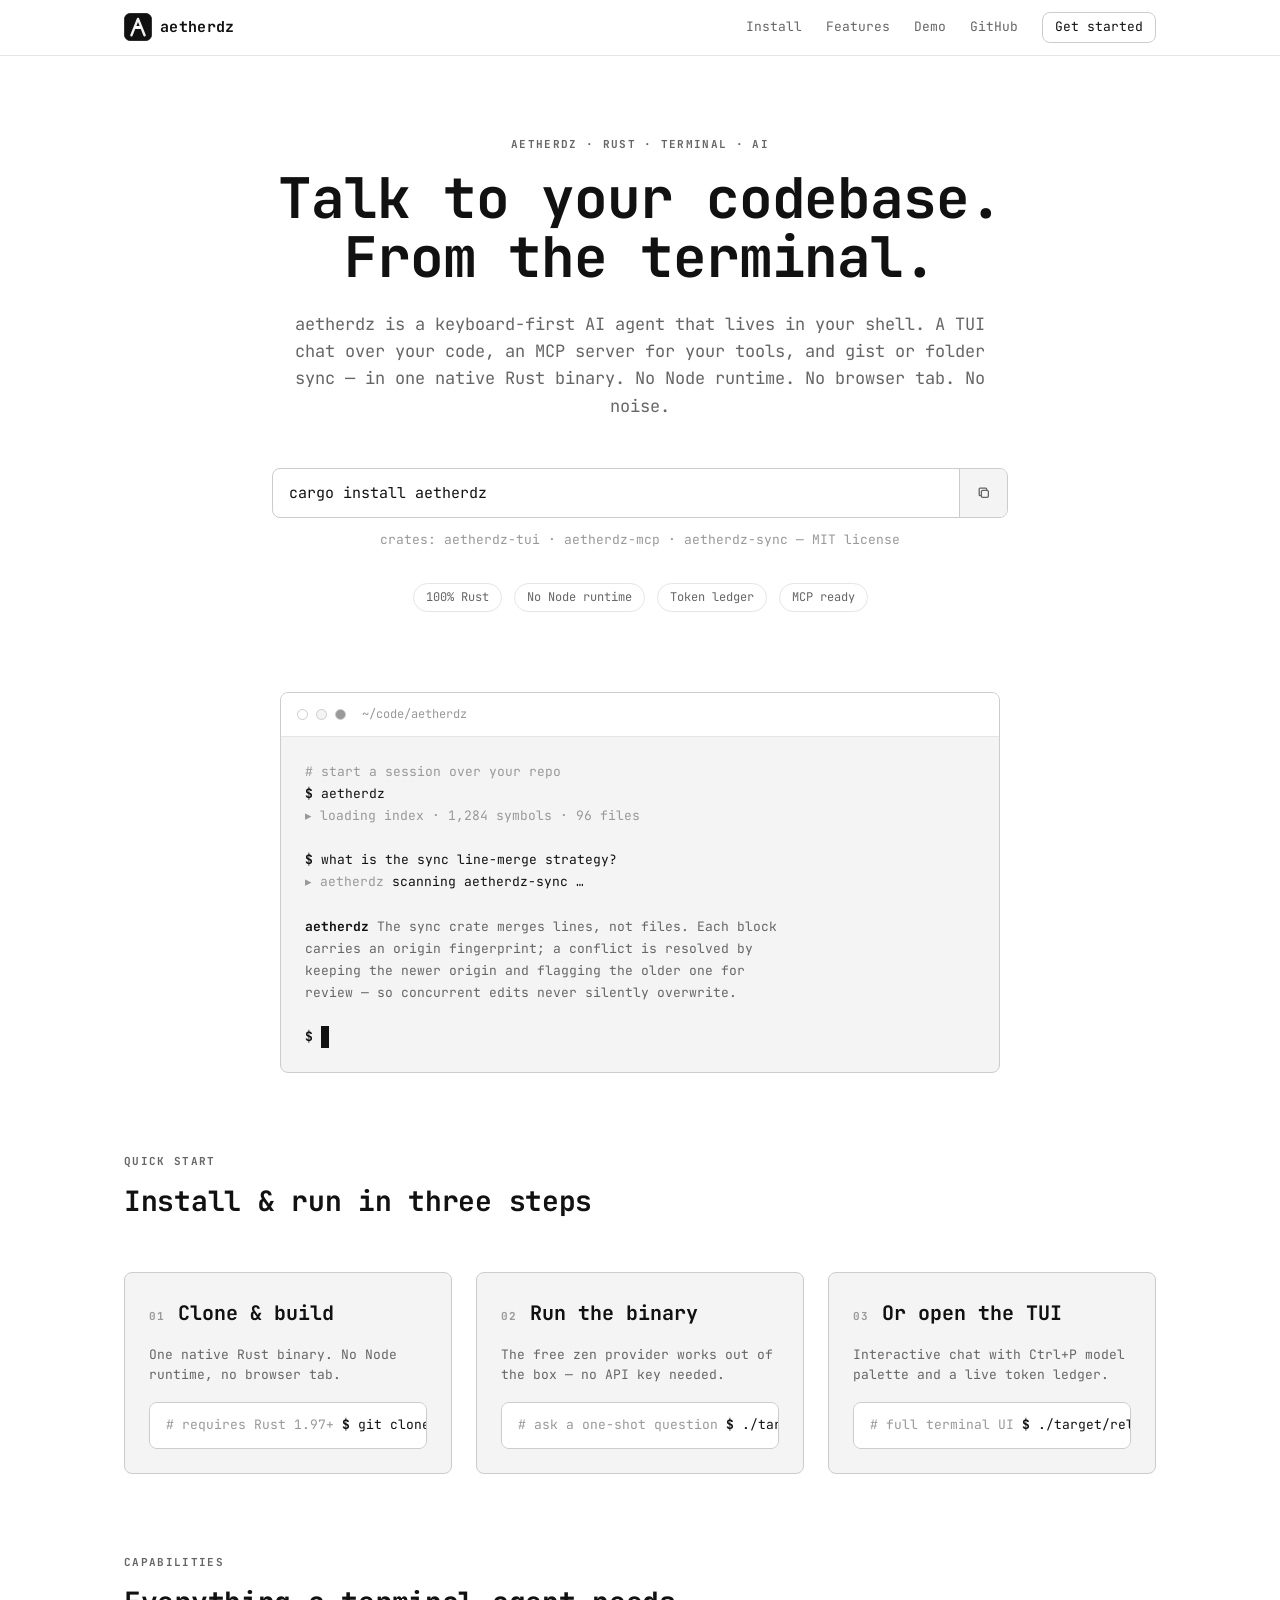
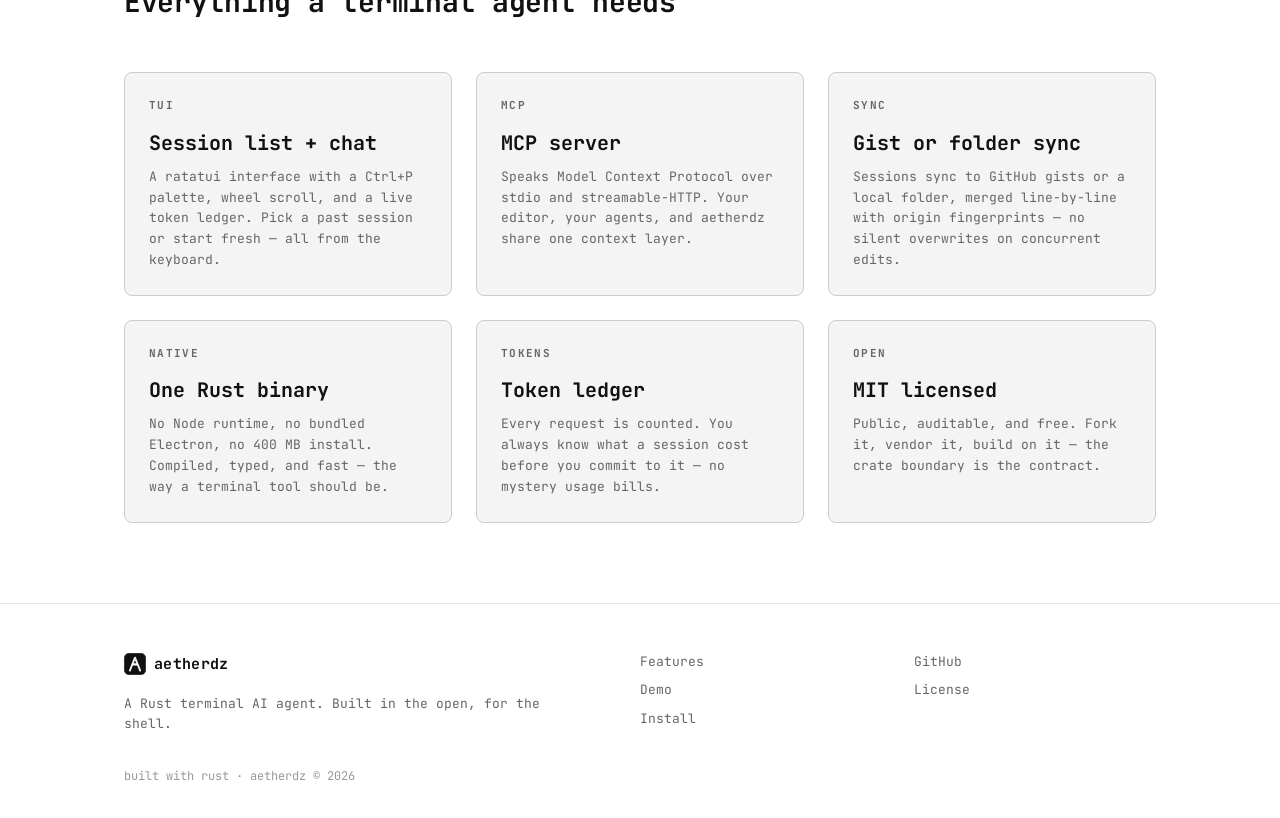
==== site/index.html @ 3b722b53 "site: black & white light theme + quickstart section; readme: full rewrite (ascii banner, comparison" ====
<!DOCTYPE html>
<html lang="en">
<head>
<meta charset="UTF-8">
<meta name="viewport" content="width=device-width, initial-scale=1.0">
<title>aetherdz — Rust terminal AI agent</title>
<meta name="description" content="aetherdz is a Rust terminal AI agent: a TUI chat over your codebase with an MCP server and gist/folder sync. Keyboard-first, token-ledgered, zero Node runtime.">
<link rel="icon" type="image/svg+xml" href="/logo.svg">
<link rel="preload" href="/fonts/jetbrains-mono-400.woff2" as="font" type="font/woff2" crossorigin>
<link rel="preload" href="/fonts/jetbrains-mono-700.woff2" as="font" type="font/woff2" crossorigin>
<link rel="stylesheet" href="/style.css">
</head>
<body>
<a class="skip-link" href="#main">Skip to content</a>

<header class="nav" id="top">
  <nav aria-label="Primary">
    <a class="brand" href="#top" aria-label="aetherdz home">
      <svg class="brand-mark" viewBox="0 0 64 64" width="28" height="28" aria-hidden="true">
        <rect x="0.75" y="0.75" width="62.5" height="62.5" rx="14" fill="#111111" stroke="#111111" stroke-width="1.5"/>
        <path d="M 17 51 L 32 13.5 L 47 51" fill="none" stroke="#F2F1F0" stroke-width="5.5" stroke-linecap="round" stroke-linejoin="round"/>
        <rect x="24" y="29.5" width="16" height="7" rx="3.5" fill="#FFFFFF"/>
      </svg>
      <span class="brand-name">aether<span class="brand-accent">dz</span></span>
    </a>
    <div class="nav-links">
      <a href="#quickstart">Install</a>
      <a href="#features">Features</a>
      <a href="#terminal">Demo</a>
      <a href="https://github.com/Aetherdz/aetherdz" rel="noopener">GitHub</a>
      <a class="nav-cta" href="#install">Get started</a>
    </div>
  </nav>
</header>

<main id="main">

  <section class="hero" aria-labelledby="hero-title">
    <p class="overline">aetherdz · rust · terminal · ai</p>
    <h1 id="hero-title">Talk to your codebase.<br>From the terminal.</h1>
    <p class="lead">aetherdz is a keyboard-first AI agent that lives in your shell. A TUI chat over your code, an MCP server for your tools, and gist or folder sync — in one native Rust binary. No Node runtime. No browser tab. No noise.</p>
    <div class="install" id="install">
      <div class="install-row">
        <code class="install-code" id="install-code">cargo install aetherdz</code>
        <button class="copy-btn" id="copy-btn" type="button" aria-label="Copy install command">
          <svg class="icon icon-copy" viewBox="0 0 16 16" width="14" height="14" aria-hidden="true"><rect x="5" y="5" width="8" height="8" rx="1.5" fill="none" stroke="currentColor" stroke-width="1.5"/><path d="M11 5V3.5a1 1 0 0 0-1-1H3.5a1 1 0 0 0-1 1V10a1 1 0 0 0 1 1H5" fill="none" stroke="currentColor" stroke-width="1.5"/></svg>
          <svg class="icon icon-check" viewBox="0 0 16 16" width="14" height="14" aria-hidden="true"><path d="M3 8.5 6.5 12 13 4.5" fill="none" stroke="currentColor" stroke-width="2" stroke-linecap="round" stroke-linejoin="round"/></svg>
        </button>
      </div>
      <p class="install-meta" aria-live="polite">crates: aetherdz-tui · aetherdz-mcp · aetherdz-sync — MIT license</p>
    </div>
    <ul class="badges" aria-label="Highlights">
      <li>100% Rust</li>
      <li>No Node runtime</li>
      <li>Token ledger</li>
      <li>MCP ready</li>
    </ul>
  </section>

  <section class="terminal-wrap" id="terminal" aria-labelledby="terminal-title">
    <h2 id="terminal-title" class="sr-only">Terminal demo</h2>
    <figure class="terminal">
      <div class="terminal-bar">
        <span class="dot dot-red" aria-hidden="true"></span>
        <span class="dot dot-yellow" aria-hidden="true"></span>
        <span class="dot dot-green" aria-hidden="true"></span>
        <span class="terminal-path">~/code/aetherdz</span>
      </div>
      <pre class="terminal-body" tabindex="0"><span class="t-dim"># start a session over your repo</span>
<span class="t-prompt">$</span> aetherdz
<span class="t-dim">▸ loading index · 1,284 symbols · 96 files</span>

<span class="t-prompt">$</span> what is the sync line-merge strategy?
<span class="t-dim">▸ aetherdz</span> scanning aetherdz-sync …

<span class="t-sys">aetherdz</span> <span class="t-plain">The sync crate merges lines, not files. Each block
carries an origin fingerprint; a conflict is resolved by
keeping the newer origin and flagging the older one for
review — so concurrent edits never silently overwrite.</span>

<span class="t-prompt">$</span> <span class="t-cursor">▊</span></pre>
    </figure>
  </section>

  <section class="quickstart" id="quickstart" aria-labelledby="quickstart-title">
    <p class="overline">quick start</p>
    <h2 class="section-title" id="quickstart-title">Install &amp; run in three steps</h2>
    <div class="steps">
      <article class="step">
        <div class="step-head">
          <span class="step-num">01</span>
          <h3 class="step-title">Clone &amp; build</h3>
        </div>
        <p>One native Rust binary. No Node runtime, no browser tab.</p>
        <code class="step-code"><span class="c-comment"># requires Rust 1.97+</span>
<span class="c-cmd">$</span> git clone https://github.com/Aetherdz/aetherdz
<span class="c-cmd">$</span> cd aetherdz &amp;&amp; cargo build --release</code>
      </article>
      <article class="step">
        <div class="step-head">
          <span class="step-num">02</span>
          <h3 class="step-title">Run the binary</h3>
        </div>
        <p>The free zen provider works out of the box — no API key needed.</p>
        <code class="step-code"><span class="c-comment"># ask a one-shot question</span>
<span class="c-cmd">$</span> ./target/release/aether ask "explain this repo"</code>
      </article>
      <article class="step">
        <div class="step-head">
          <span class="step-num">03</span>
          <h3 class="step-title">Or open the TUI</h3>
        </div>
        <p>Interactive chat with Ctrl+P model palette and a live token ledger.</p>
        <code class="step-code"><span class="c-comment"># full terminal UI</span>
<span class="c-cmd">$</span> ./target/release/aether tui</code>
      </article>
    </div>
  </section>

  <section class="features" id="features" aria-labelledby="features-title">
    <p class="overline">capabilities</p>
    <h2 class="section-title" id="features-title">Everything a terminal agent needs</h2>
    <div class="feature-grid">
      <article class="feature-card">
        <p class="feature-label">tui</p>
        <h3>Session list + chat</h3>
        <p>A ratatui interface with a Ctrl+P palette, wheel scroll, and a live token ledger. Pick a past session or start fresh — all from the keyboard.</p>
      </article>
      <article class="feature-card">
        <p class="feature-label">mcp</p>
        <h3>MCP server</h3>
        <p>Speaks Model Context Protocol over stdio and streamable-HTTP. Your editor, your agents, and aetherdz share one context layer.</p>
      </article>
      <article class="feature-card">
        <p class="feature-label">sync</p>
        <h3>Gist or folder sync</h3>
        <p>Sessions sync to GitHub gists or a local folder, merged line-by-line with origin fingerprints — no silent overwrites on concurrent edits.</p>
      </article>
      <article class="feature-card">
        <p class="feature-label">native</p>
        <h3>One Rust binary</h3>
        <p>No Node runtime, no bundled Electron, no 400 MB install. Compiled, typed, and fast — the way a terminal tool should be.</p>
      </article>
      <article class="feature-card">
        <p class="feature-label">tokens</p>
        <h3>Token ledger</h3>
        <p>Every request is counted. You always know what a session cost before you commit to it — no mystery usage bills.</p>
      </article>
      <article class="feature-card">
        <p class="feature-label">open</p>
        <h3>MIT licensed</h3>
        <p>Public, auditable, and free. Fork it, vendor it, build on it — the crate boundary is the contract.</p>
      </article>
    </div>
  </section>

</main>

<footer class="footer">
  <div class="footer-grid">
    <div class="footer-brand">
      <a class="brand" href="#top" aria-label="aetherdz home">
        <svg class="brand-mark" viewBox="0 0 64 64" width="22" height="22" aria-hidden="true">
          <rect x="0.75" y="0.75" width="62.5" height="62.5" rx="14" fill="#111111" stroke="#111111" stroke-width="1.5"/>
          <path d="M 17 51 L 32 13.5 L 47 51" fill="none" stroke="#F2F1F0" stroke-width="5.5" stroke-linecap="round" stroke-linejoin="round"/>
          <rect x="24" y="29.5" width="16" height="7" rx="3.5" fill="#FFFFFF"/>
        </svg>
        <span class="brand-name">aether<span class="brand-accent">dz</span></span>
      </a>
      <p class="footer-tagline">A Rust terminal AI agent. Built in the open, for the shell.</p>
    </div>
    <nav class="footer-links" aria-label="Footer">
      <a href="#features">Features</a>
      <a href="#terminal">Demo</a>
      <a href="#install">Install</a>
    </nav>
    <div class="footer-links" aria-label="External">
      <a href="https://github.com/Aetherdz/aetherdz" rel="noopener">GitHub</a>
      <a href="https://github.com/Aetherdz/aetherdz/blob/main/LICENSE" rel="noopener">License</a>
    </div>
  </div>
  <p class="footer-status">built with rust · aetherdz © 2026</p>
</footer>

<script>
(function () {
  var btn = document.getElementById('copy-btn');
  var code = document.getElementById('install-code');
  var text = 'cargo install aetherdz';
  var row = btn.closest('.install-row');
  btn.addEventListener('click', function () {
    function done() {
      row.classList.add('copied');
      btn.setAttribute('aria-label', 'Copied');
      setTimeout(function () {
        row.classList.remove('copied');
        btn.setAttribute('aria-label', 'Copy install command');
      }, 1200);
    }
    if (navigator.clipboard && navigator.clipboard.writeText) {
      navigator.clipboard.writeText(text).then(done).catch(function () { fallback(); });
    } else { fallback(); }
    function fallback() {
      var ta = document.createElement('textarea');
      ta.value = text;
      ta.setAttribute('readonly', '');
      ta.style.position = 'absolute';
      ta.style.left = '-9999px';
      document.body.appendChild(ta);
      ta.select();
      try { document.execCommand('copy'); done(); } catch (e) {}
      document.body.removeChild(ta);
    }
  });
})();
</script>
</body>
</html>
---- style.css ----
/* ============================================================
   aetherdz — design tokens (DESIGN.md §2–§4)
   Light black & white mono aesthetic · jcode.sh discipline
   ============================================================ */

:root {
  /* Surface — light, borders-only depth */
  --surface-primary: #FFFFFF;
  --surface-secondary: #F4F4F4;
  --surface-elevated: #FFFFFF;
  /* Text */
  --text-primary: #111111;
  --text-secondary: #666666;
  --text-tertiary: #999999;
  /* Border */
  --border-default: #CCCCCC;
  --border-subtle: #E5E5E5;
  /* Accent — black & white: accent is ink, not color */
  --accent-primary: #111111;
  --accent-hover: #000000;
  /* Status — monochrome grays */
  --status-success: #111111;
  --status-error: #666666;
  /* Spacing */
  --space-1: 4px;
  --space-2: 8px;
  --space-3: 12px;
  --space-4: 16px;
  --space-6: 24px;
  --space-8: 32px;
  --space-10: 40px;
  --space-12: 48px;
  --space-16: 64px;
  --space-20: 80px;
  /* Type scale */
  --text-display: clamp(2.25rem, 6vw, 3.5rem);
  --text-h1: 1.75rem;
  --text-h2: 1.25rem;
  --text-body-lg: 1.0625rem;
  --text-body: 0.9375rem;
  --text-body-sm: 0.8125rem;
  --text-caption: 0.75rem;
  --text-overline: 0.6875rem;
  /* Motion */
  --ease-out: cubic-bezier(0.16, 1, 0.3, 1);
  /* Layout */
  --content-width: 1080px;
  --radius: 8px;
  --font-mono: "JetBrains Mono", ui-monospace, SFMono-Regular, Menlo, Consolas, monospace;
}

@font-face {
  font-family: "JetBrains Mono";
  src: url("/fonts/jetbrains-mono-400.woff2") format("woff2");
  font-weight: 400;
  font-style: normal;
  font-display: swap;
}
@font-face {
  font-family: "JetBrains Mono";
  src: url("/fonts/jetbrains-mono-700.woff2") format("woff2");
  font-weight: 700;
  font-style: normal;
  font-display: swap;
}

/* ============================================================
   Base
   ============================================================ */

* { box-sizing: border-box; }

html { scroll-behavior: smooth; }

body {
  margin: 0;
  background: var(--surface-primary);
  color: var(--text-primary);
  font-family: var(--font-mono);
  font-size: var(--text-body);
  line-height: 1.6;
  -webkit-font-smoothing: antialiased;
}

img, svg { display: block; }

a { color: var(--text-secondary); text-decoration: none; transition: color 150ms var(--ease-out); }
a:hover { color: var(--text-primary); }
a:focus-visible, button:focus-visible {
  outline: 2px solid var(--text-primary);
  outline-offset: 2px;
  border-radius: 2px;
}

.skip-link {
  position: absolute;
  left: -9999px;
  top: 0;
  z-index: 100;
  background: var(--text-primary);
  color: var(--surface-primary);
  padding: var(--space-2) var(--space-4);
  font-weight: 700;
}
.skip-link:focus { left: 0; }

.sr-only {
  position: absolute;
  width: 1px; height: 1px;
  padding: 0; margin: -1px;
  overflow: hidden;
  clip: rect(0 0 0 0);
  white-space: nowrap;
  border: 0;
}

/* ============================================================
   Nav
   ============================================================ */

.nav {
  position: sticky;
  top: 0;
  z-index: 50;
  background: rgba(255, 255, 255, 0.92);
  backdrop-filter: blur(8px);
  border-bottom: 1px solid var(--border-subtle);
}

.nav nav {
  max-width: var(--content-width);
  margin: 0 auto;
  padding: var(--space-3) var(--space-6);
  display: flex;
  align-items: center;
  justify-content: space-between;
  gap: var(--space-4);
}

.brand {
  display: inline-flex;
  align-items: center;
  gap: var(--space-2);
  color: var(--text-primary);
  font-weight: 700;
}
.brand:hover { color: var(--text-primary); }
.brand-mark { flex: none; }
.brand-name { font-size: var(--text-body); letter-spacing: 0.02em; }
.brand-accent { color: var(--text-primary); }

.nav-links {
  display: flex;
  align-items: center;
  gap: var(--space-6);
  font-size: var(--text-body-sm);
}

.nav-links a[aria-current="page"] { color: var(--text-primary); }

.nav-cta {
  color: var(--text-primary);
  border: 1px solid var(--border-default);
  border-radius: var(--radius);
  padding: var(--space-1) var(--space-3);
  transition: border-color 150ms var(--ease-out), color 150ms var(--ease-out);
}
.nav-cta:hover { border-color: var(--text-primary); }

/* ============================================================
   Hero
   ============================================================ */

.hero {
  max-width: var(--content-width);
  margin: 0 auto;
  padding: var(--space-20) var(--space-6) var(--space-12);
  text-align: center;
}

.overline {
  font-size: var(--text-overline);
  font-weight: 700;
  letter-spacing: 0.12em;
  text-transform: uppercase;
  color: var(--text-secondary);
  margin: 0 0 var(--space-4);
}

.hero h1 {
  font-size: var(--text-display);
  font-weight: 700;
  line-height: 1.05;
  letter-spacing: -0.02em;
  margin: 0 0 var(--space-6);
}

.lead {
  font-size: var(--text-body-lg);
  color: var(--text-secondary);
  max-width: 46rem;
  margin: 0 auto var(--space-12);
}

/* Install command */
.install { max-width: 46rem; margin: 0 auto var(--space-8); }

.install-row {
  display: flex;
  align-items: stretch;
  border: 1px solid var(--border-default);
  border-radius: var(--radius);
  background: var(--surface-elevated);
  overflow: hidden;
  transition: border-color 150ms var(--ease-out);
}
.install-row.copied { border-color: var(--text-primary); }

.install-code {
  flex: 1;
  padding: var(--space-3) var(--space-4);
  font-family: var(--font-mono);
  font-size: var(--text-body);
  color: var(--text-primary);
  text-align: left;
  user-select: all;
  overflow-x: auto;
  white-space: nowrap;
}

.copy-btn {
  flex: none;
  display: grid;
  place-items: center;
  width: 48px;
  border: none;
  border-left: 1px solid var(--border-default);
  background: var(--surface-secondary);
  color: var(--text-secondary);
  cursor: pointer;
  transition: color 150ms var(--ease-out), background-color 150ms var(--ease-out);
}
.copy-btn:hover { color: var(--text-primary); background: var(--surface-elevated); }
.copy-btn:active { background: var(--surface-secondary); }

.icon-check { display: none; }
.install-row.copied .icon-copy { display: none; }
.install-row.copied .icon-check { display: block; color: var(--text-primary); }

.install-meta {
  margin: var(--space-3) 0 0;
  font-size: var(--text-body-sm);
  color: var(--text-tertiary);
}

/* Badges */
.badges {
  list-style: none;
  display: flex;
  flex-wrap: wrap;
  justify-content: center;
  gap: var(--space-3);
  padding: 0;
  margin: var(--space-8) 0 0;
}
.badges li {
  font-size: var(--text-caption);
  font-weight: 500;
  color: var(--text-secondary);
  border: 1px solid var(--border-subtle);
  border-radius: 999px;
  padding: var(--space-1) var(--space-3);
}

/* ============================================================
   Terminal demo
   ============================================================ */

.terminal-wrap {
  max-width: var(--content-width);
  margin: 0 auto;
  padding: var(--space-8) var(--space-6) var(--space-20);
}

.terminal {
  max-width: 720px;
  margin: 0 auto;
  border: 1px solid var(--border-default);
  border-radius: var(--radius);
  background: var(--surface-secondary);
  overflow: hidden;
  animation: rise 500ms var(--ease-out) both;
}

.terminal-bar {
  display: flex;
  align-items: center;
  gap: var(--space-2);
  padding: var(--space-3) var(--space-4);
  border-bottom: 1px solid var(--border-subtle);
  background: var(--surface-primary);
}

.dot { width: 11px; height: 11px; border-radius: 50%; border: 1px solid var(--border-default); }
.dot-red { background: var(--surface-primary); }
.dot-yellow { background: var(--surface-secondary); }
.dot-green { background: var(--text-tertiary); }

.terminal-path {
  margin-left: var(--space-2);
  font-size: var(--text-caption);
  color: var(--text-tertiary);
}

.terminal-body {
  margin: 0;
  padding: var(--space-6);
  font-family: var(--font-mono);
  font-size: var(--text-body-sm);
  line-height: 1.7;
  color: var(--text-primary);
  overflow-x: auto;
  max-height: 420px;
}

.t-dim { color: var(--text-tertiary); }
.t-prompt { color: var(--text-primary); font-weight: 700; }
.t-sys { color: var(--text-primary); font-weight: 700; }
.t-plain { color: var(--text-secondary); }
.t-cursor {
  display: inline-block;
  width: 0.6em;
  background: var(--text-primary);
  color: transparent;
  animation: blink 1.2s steps(2, start) infinite;
}

@keyframes blink { to { visibility: hidden; } }
@keyframes rise {
  from { opacity: 0; transform: translateY(8px); }
  to { opacity: 1; transform: translateY(0); }
}

/* ============================================================
   Quick start (install & usage)
   ============================================================ */

.quickstart {
  max-width: var(--content-width);
  margin: 0 auto;
  padding: 0 var(--space-6) var(--space-20);
}

.quickstart .overline { margin-bottom: var(--space-2); }

.steps {
  display: grid;
  grid-template-columns: repeat(auto-fit, minmax(min(20rem, 100%), 1fr));
  gap: var(--space-6);
  margin-top: var(--space-12);
}

.step {
  border: 1px solid var(--border-default);
  border-radius: var(--radius);
  background: var(--surface-secondary);
  padding: var(--space-6);
}

.step-head {
  display: flex;
  align-items: baseline;
  gap: var(--space-3);
  margin: 0 0 var(--space-4);
}

.step-num {
  font-size: var(--text-overline);
  font-weight: 700;
  letter-spacing: 0.12em;
  color: var(--text-tertiary);
}

.step-title {
  font-size: var(--text-h2);
  font-weight: 700;
  margin: 0;
}

.step p {
  margin: 0 0 var(--space-4);
  font-size: var(--text-body-sm);
  color: var(--text-secondary);
}

.step-code {
  display: block;
  border: 1px solid var(--border-default);
  border-radius: var(--radius);
  background: var(--surface-primary);
  padding: var(--space-3) var(--space-4);
  font-family: var(--font-mono);
  font-size: var(--text-body-sm);
  color: var(--text-primary);
  overflow-x: auto;
  white-space: nowrap;
  user-select: all;
}

.step-code.multi { white-space: pre; }

.step-code .c-comment { color: var(--text-tertiary); }
.step-code .c-cmd { color: var(--text-primary); font-weight: 700; }

/* ============================================================
   Features
   ============================================================ */

.features {
  max-width: var(--content-width);
  margin: 0 auto;
  padding: 0 var(--space-6) var(--space-20);
}

.features .overline { margin-bottom: var(--space-2); }

.section-title {
  font-size: var(--text-h1);
  font-weight: 700;
  letter-spacing: -0.01em;
  margin: 0 0 var(--space-12);
}

.feature-grid {
  display: grid;
  grid-template-columns: repeat(auto-fit, minmax(min(18rem, 100%), 1fr));
  gap: var(--space-6);
}

.feature-card {
  border: 1px solid var(--border-default);
  border-radius: var(--radius);
  background: var(--surface-secondary);
  padding: var(--space-6);
  transition: border-color 150ms var(--ease-out), transform 150ms var(--ease-out);
}
.feature-card:hover {
  border-color: var(--text-primary);
  transform: translateY(-2px);
}

.feature-label {
  margin: 0 0 var(--space-3);
  font-size: var(--text-overline);
  font-weight: 700;
  letter-spacing: 0.12em;
  text-transform: uppercase;
  color: var(--text-secondary);
}

.feature-card h3 {
  font-size: var(--text-h2);
  font-weight: 700;
  margin: 0 0 var(--space-2);
}

.feature-card p:last-child {
  margin: 0;
  font-size: var(--text-body-sm);
  color: var(--text-secondary);
}

/* ============================================================
   Footer
   ============================================================ */

.footer {
  border-top: 1px solid var(--border-subtle);
  background: var(--surface-primary);
}

.footer-grid {
  max-width: var(--content-width);
  margin: 0 auto;
  padding: var(--space-12) var(--space-6) var(--space-8);
  display: grid;
  grid-template-columns: 2fr 1fr 1fr;
  gap: var(--space-8);
}

.footer-tagline {
  margin: var(--space-3) 0 0;
  font-size: var(--text-body-sm);
  color: var(--text-secondary);
  max-width: 26rem;
}

.footer-links {
  display: flex;
  flex-direction: column;
  gap: var(--space-2);
  font-size: var(--text-body-sm);
}

.footer-status {
  max-width: var(--content-width);
  margin: 0 auto;
  padding: 0 var(--space-6) var(--space-8);
  font-size: var(--text-caption);
  color: var(--text-tertiary);
}

/* ============================================================
   Responsive
   ============================================================ */

@media (max-width: 768px) {
  .nav-links a:not(.nav-cta) { display: none; }
  .footer-grid { grid-template-columns: 1fr; gap: var(--space-6); }
  .hero { padding-top: var(--space-16); }
}

@media (max-width: 480px) {
  .terminal-body { padding: var(--space-4); }
  .feature-grid { grid-template-columns: 1fr; }
  .steps { grid-template-columns: 1fr; }
}

/* ============================================================
   Reduced motion
   ============================================================ */

@media (prefers-reduced-motion: reduce) {
  html { scroll-behavior: auto; }
  .terminal { animation: none; }
  .t-cursor { animation: none; visibility: hidden; }
  .feature-card, a, .copy-btn { transition: none; }
}
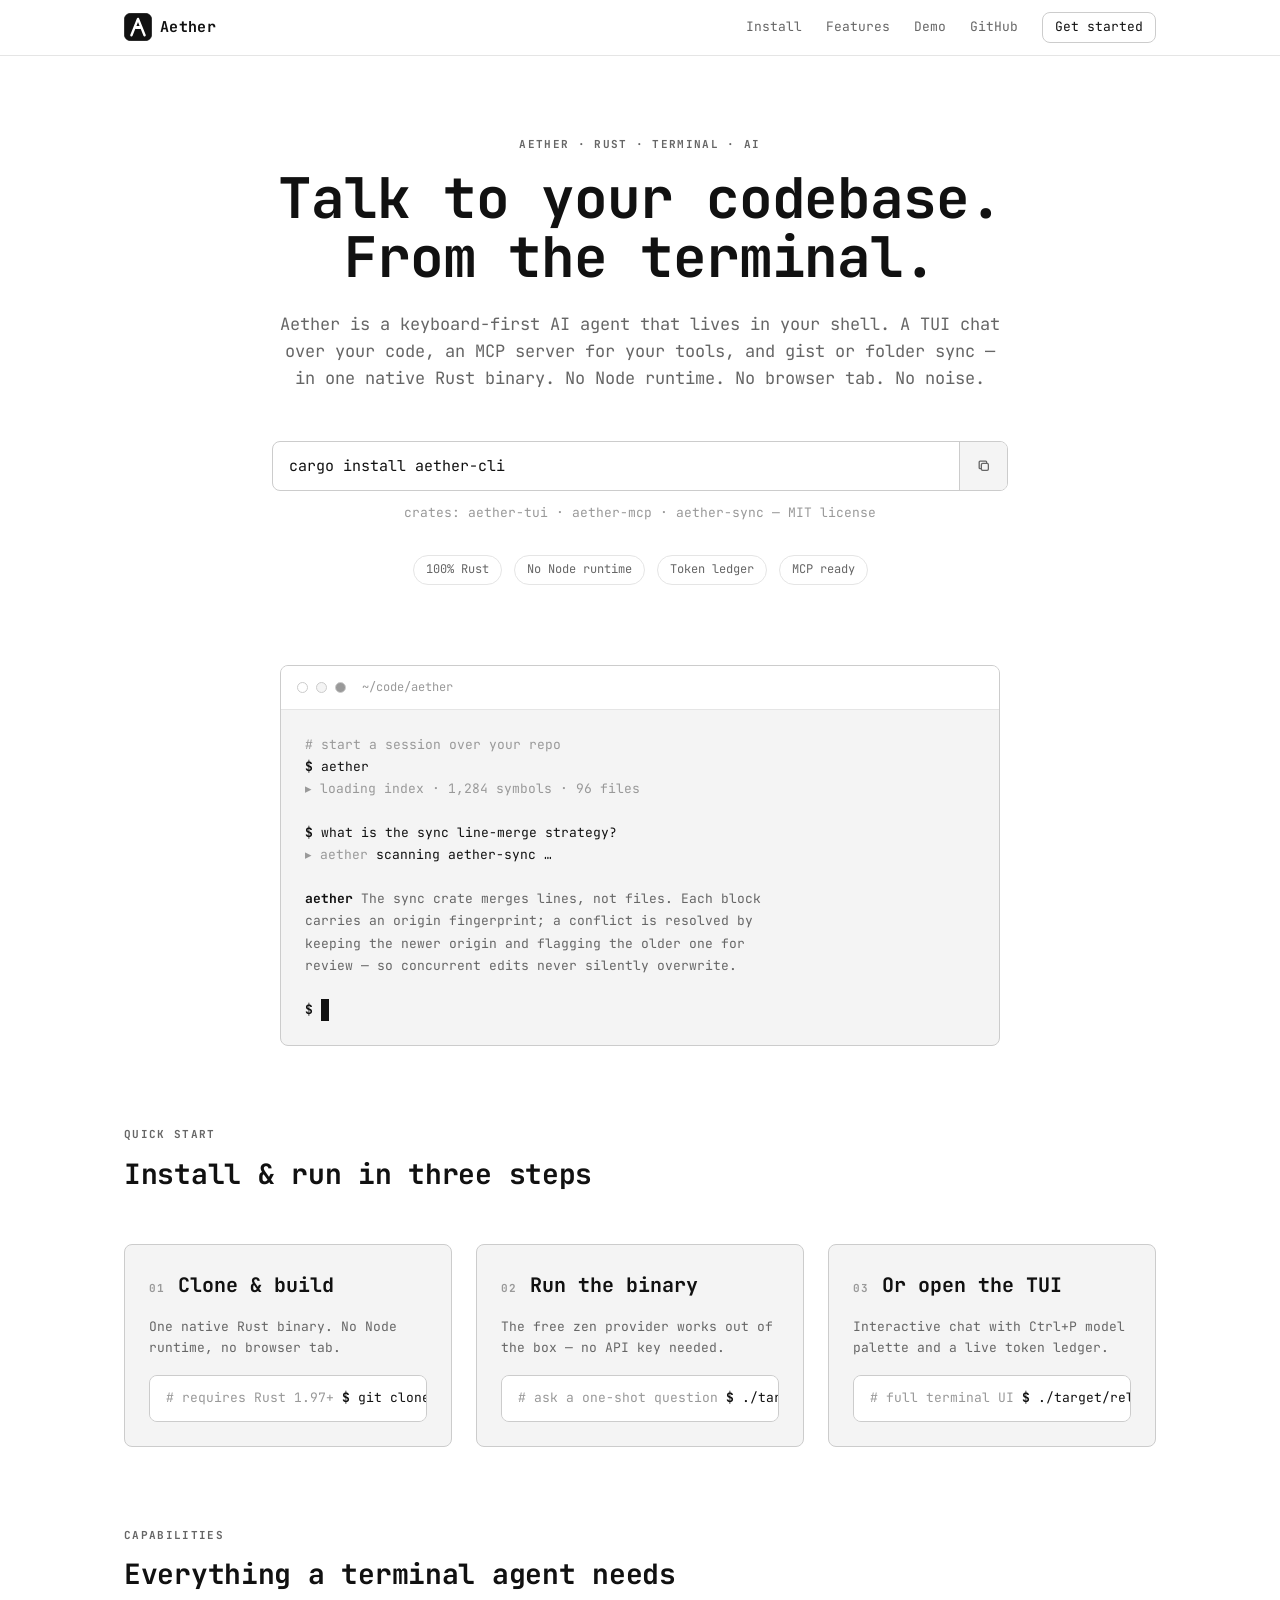
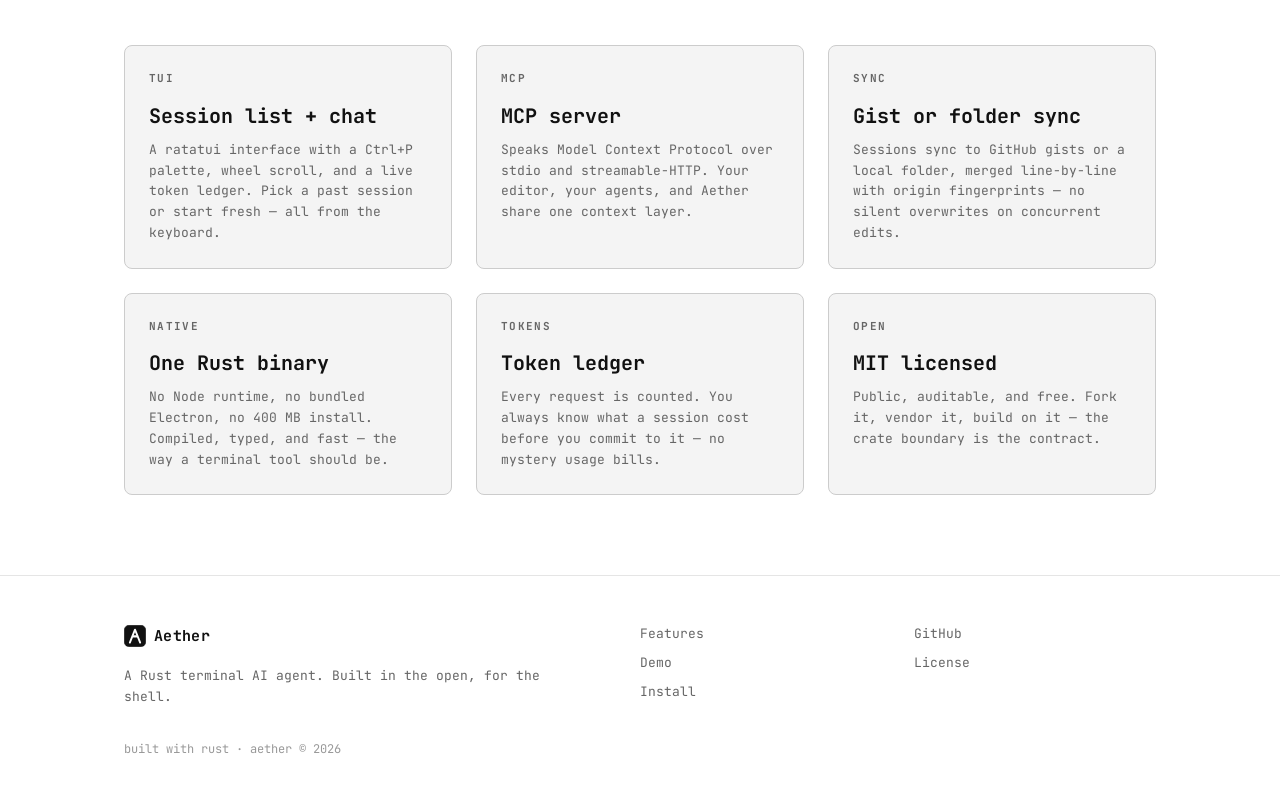
==== commit f1f637f2: "rename: aetherdz → aether across crates, docs, site, prompts; add retry/backoff + layered prompt fil" ====
--- a/site/index.html
+++ b/site/index.html
@@ -3,8 +3,13 @@
 <head>
 <meta charset="UTF-8">
 <meta name="viewport" content="width=device-width, initial-scale=1.0">
-<title>aetherdz — Rust terminal AI agent</title>
-<meta name="description" content="aetherdz is a Rust terminal AI agent: a TUI chat over your codebase with an MCP server and gist/folder sync. Keyboard-first, token-ledgered, zero Node runtime.">
+<title>Aether — Rust terminal AI agent</title>
+<meta name="description" content="Aether is a Rust terminal AI agent: a TUI chat over your codebase with an MCP server and gist/folder sync. Keyboard-first, token-ledgered, zero Node runtime.">
+<meta property="og:title" content="Aether — Rust terminal AI agent">
+<meta property="og:description" content="A terminal AI coding agent in one Rust binary. Talk to your codebase from the shell.">
+<meta property="og:type" content="website">
+<meta property="og:image" content="https://aetherdz.github.io/aetherdz/logo.svg">
+<meta name="theme-color" content="#FFFFFF">
 <link rel="icon" type="image/svg+xml" href="/logo.svg">
 <link rel="preload" href="/fonts/jetbrains-mono-400.woff2" as="font" type="font/woff2" crossorigin>
 <link rel="preload" href="/fonts/jetbrains-mono-700.woff2" as="font" type="font/woff2" crossorigin>
@@ -15,13 +20,13 @@
 
 <header class="nav" id="top">
   <nav aria-label="Primary">
-    <a class="brand" href="#top" aria-label="aetherdz home">
+    <a class="brand" href="#top" aria-label="Aether home">
       <svg class="brand-mark" viewBox="0 0 64 64" width="28" height="28" aria-hidden="true">
         <rect x="0.75" y="0.75" width="62.5" height="62.5" rx="14" fill="#111111" stroke="#111111" stroke-width="1.5"/>
-        <path d="M 17 51 L 32 13.5 L 47 51" fill="none" stroke="#F2F1F0" stroke-width="5.5" stroke-linecap="round" stroke-linejoin="round"/>
+        <path d="M 17 51 L 32 13.5 L 47 51" fill="none" stroke="#FFFFFF" stroke-width="5.5" stroke-linecap="round" stroke-linejoin="round"/>
         <rect x="24" y="29.5" width="16" height="7" rx="3.5" fill="#FFFFFF"/>
       </svg>
-      <span class="brand-name">aether<span class="brand-accent">dz</span></span>
+      <span class="brand-name">Aether</span>
     </a>
     <div class="nav-links">
       <a href="#quickstart">Install</a>
@@ -36,18 +41,18 @@
 <main id="main">
 
   <section class="hero" aria-labelledby="hero-title">
-    <p class="overline">aetherdz · rust · terminal · ai</p>
+    <p class="overline">aether · rust · terminal · ai</p>
     <h1 id="hero-title">Talk to your codebase.<br>From the terminal.</h1>
-    <p class="lead">aetherdz is a keyboard-first AI agent that lives in your shell. A TUI chat over your code, an MCP server for your tools, and gist or folder sync — in one native Rust binary. No Node runtime. No browser tab. No noise.</p>
+    <p class="lead">Aether is a keyboard-first AI agent that lives in your shell. A TUI chat over your code, an MCP server for your tools, and gist or folder sync — in one native Rust binary. No Node runtime. No browser tab. No noise.</p>
     <div class="install" id="install">
       <div class="install-row">
-        <code class="install-code" id="install-code">cargo install aetherdz</code>
+        <code class="install-code" id="install-code">cargo install aether-cli</code>
         <button class="copy-btn" id="copy-btn" type="button" aria-label="Copy install command">
           <svg class="icon icon-copy" viewBox="0 0 16 16" width="14" height="14" aria-hidden="true"><rect x="5" y="5" width="8" height="8" rx="1.5" fill="none" stroke="currentColor" stroke-width="1.5"/><path d="M11 5V3.5a1 1 0 0 0-1-1H3.5a1 1 0 0 0-1 1V10a1 1 0 0 0 1 1H5" fill="none" stroke="currentColor" stroke-width="1.5"/></svg>
           <svg class="icon icon-check" viewBox="0 0 16 16" width="14" height="14" aria-hidden="true"><path d="M3 8.5 6.5 12 13 4.5" fill="none" stroke="currentColor" stroke-width="2" stroke-linecap="round" stroke-linejoin="round"/></svg>
         </button>
       </div>
-      <p class="install-meta" aria-live="polite">crates: aetherdz-tui · aetherdz-mcp · aetherdz-sync — MIT license</p>
+      <p class="install-meta" aria-live="polite">crates: aether-tui · aether-mcp · aether-sync — MIT license</p>
     </div>
     <ul class="badges" aria-label="Highlights">
       <li>100% Rust</li>
@@ -64,16 +69,16 @@
         <span class="dot dot-red" aria-hidden="true"></span>
         <span class="dot dot-yellow" aria-hidden="true"></span>
         <span class="dot dot-green" aria-hidden="true"></span>
-        <span class="terminal-path">~/code/aetherdz</span>
+        <span class="terminal-path">~/code/aether</span>
       </div>
       <pre class="terminal-body" tabindex="0"><span class="t-dim"># start a session over your repo</span>
-<span class="t-prompt">$</span> aetherdz
+<span class="t-prompt">$</span> aether
 <span class="t-dim">▸ loading index · 1,284 symbols · 96 files</span>
 
 <span class="t-prompt">$</span> what is the sync line-merge strategy?
-<span class="t-dim">▸ aetherdz</span> scanning aetherdz-sync …
-
-<span class="t-sys">aetherdz</span> <span class="t-plain">The sync crate merges lines, not files. Each block
+<span class="t-dim">▸ aether</span> scanning aether-sync …
+
+<span class="t-sys">aether</span> <span class="t-plain">The sync crate merges lines, not files. Each block
 carries an origin fingerprint; a conflict is resolved by
 keeping the newer origin and flagging the older one for
 review — so concurrent edits never silently overwrite.</span>
@@ -94,7 +99,7 @@
         <p>One native Rust binary. No Node runtime, no browser tab.</p>
         <code class="step-code"><span class="c-comment"># requires Rust 1.97+</span>
 <span class="c-cmd">$</span> git clone https://github.com/Aetherdz/aetherdz
-<span class="c-cmd">$</span> cd aetherdz &amp;&amp; cargo build --release</code>
+<span class="c-cmd">$</span> cd aether && cargo build --release</code>
       </article>
       <article class="step">
         <div class="step-head">
@@ -129,7 +134,7 @@
       <article class="feature-card">
         <p class="feature-label">mcp</p>
         <h3>MCP server</h3>
-        <p>Speaks Model Context Protocol over stdio and streamable-HTTP. Your editor, your agents, and aetherdz share one context layer.</p>
+        <p>Speaks Model Context Protocol over stdio and streamable-HTTP. Your editor, your agents, and Aether share one context layer.</p>
       </article>
       <article class="feature-card">
         <p class="feature-label">sync</p>
@@ -159,13 +164,13 @@
 <footer class="footer">
   <div class="footer-grid">
     <div class="footer-brand">
-      <a class="brand" href="#top" aria-label="aetherdz home">
+      <a class="brand" href="#top" aria-label="Aether home">
         <svg class="brand-mark" viewBox="0 0 64 64" width="22" height="22" aria-hidden="true">
           <rect x="0.75" y="0.75" width="62.5" height="62.5" rx="14" fill="#111111" stroke="#111111" stroke-width="1.5"/>
-          <path d="M 17 51 L 32 13.5 L 47 51" fill="none" stroke="#F2F1F0" stroke-width="5.5" stroke-linecap="round" stroke-linejoin="round"/>
+          <path d="M 17 51 L 32 13.5 L 47 51" fill="none" stroke="#FFFFFF" stroke-width="5.5" stroke-linecap="round" stroke-linejoin="round"/>
           <rect x="24" y="29.5" width="16" height="7" rx="3.5" fill="#FFFFFF"/>
         </svg>
-        <span class="brand-name">aether<span class="brand-accent">dz</span></span>
+        <span class="brand-name">Aether</span>
       </a>
       <p class="footer-tagline">A Rust terminal AI agent. Built in the open, for the shell.</p>
     </div>
@@ -179,14 +184,14 @@
       <a href="https://github.com/Aetherdz/aetherdz/blob/main/LICENSE" rel="noopener">License</a>
     </div>
   </div>
-  <p class="footer-status">built with rust · aetherdz © 2026</p>
+  <p class="footer-status">built with rust · aether © 2026</p>
 </footer>
 
 <script>
 (function () {
   var btn = document.getElementById('copy-btn');
   var code = document.getElementById('install-code');
-  var text = 'cargo install aetherdz';
+  var text = 'cargo install aether-cli';
   var row = btn.closest('.install-row');
   btn.addEventListener('click', function () {
     function done() {
--- a/style.css
+++ b/style.css
@@ -1,5 +1,5 @@
 /* ============================================================
-   aetherdz — design tokens (DESIGN.md §2–§4)
+   Aether — design tokens (DESIGN.md §2–§4)
    Light black & white mono aesthetic · jcode.sh discipline
    ============================================================ */
 
@@ -72,6 +72,17 @@
 
 html { scroll-behavior: smooth; }
 
+:root { color-scheme: light; }
+
+html {
+  scroll-padding-top: 96px;
+}
+
+::selection {
+  background: var(--text-primary);
+  color: var(--surface-primary);
+}
+
 body {
   margin: 0;
   background: var(--surface-primary);
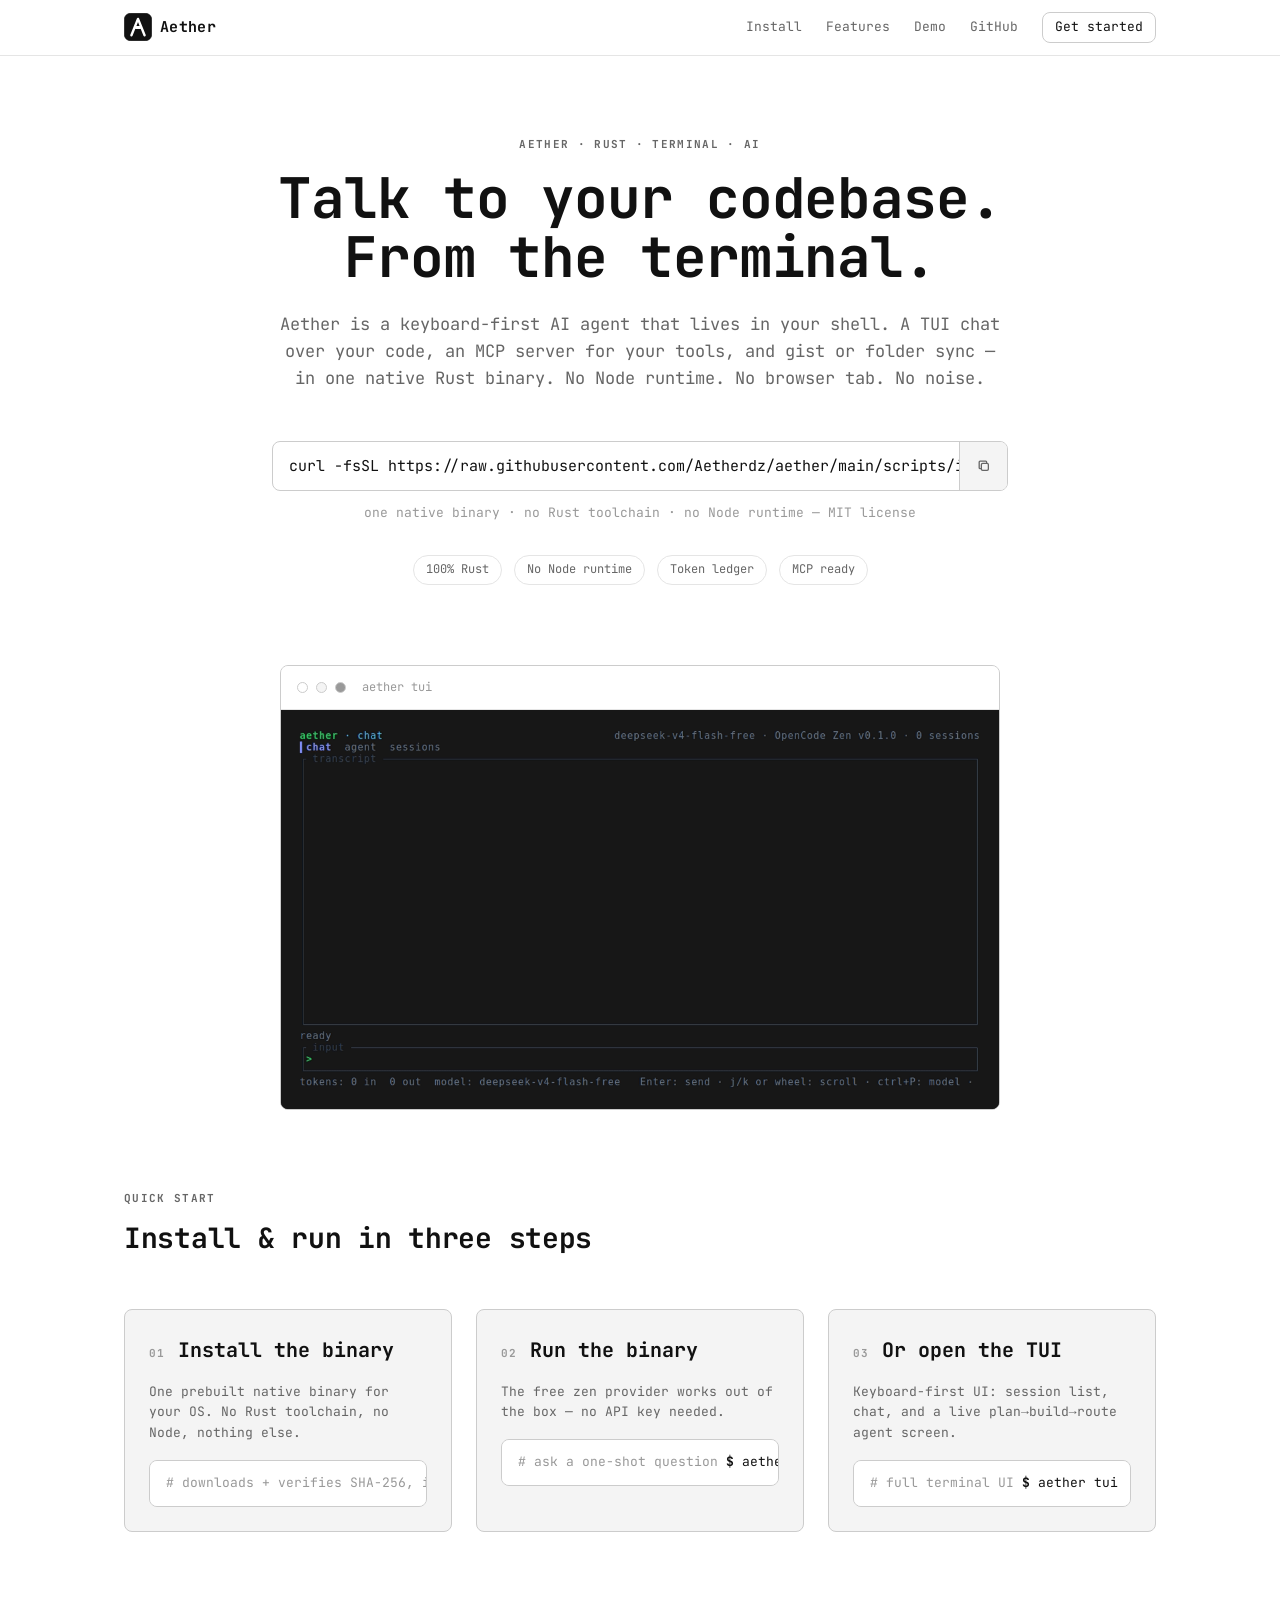
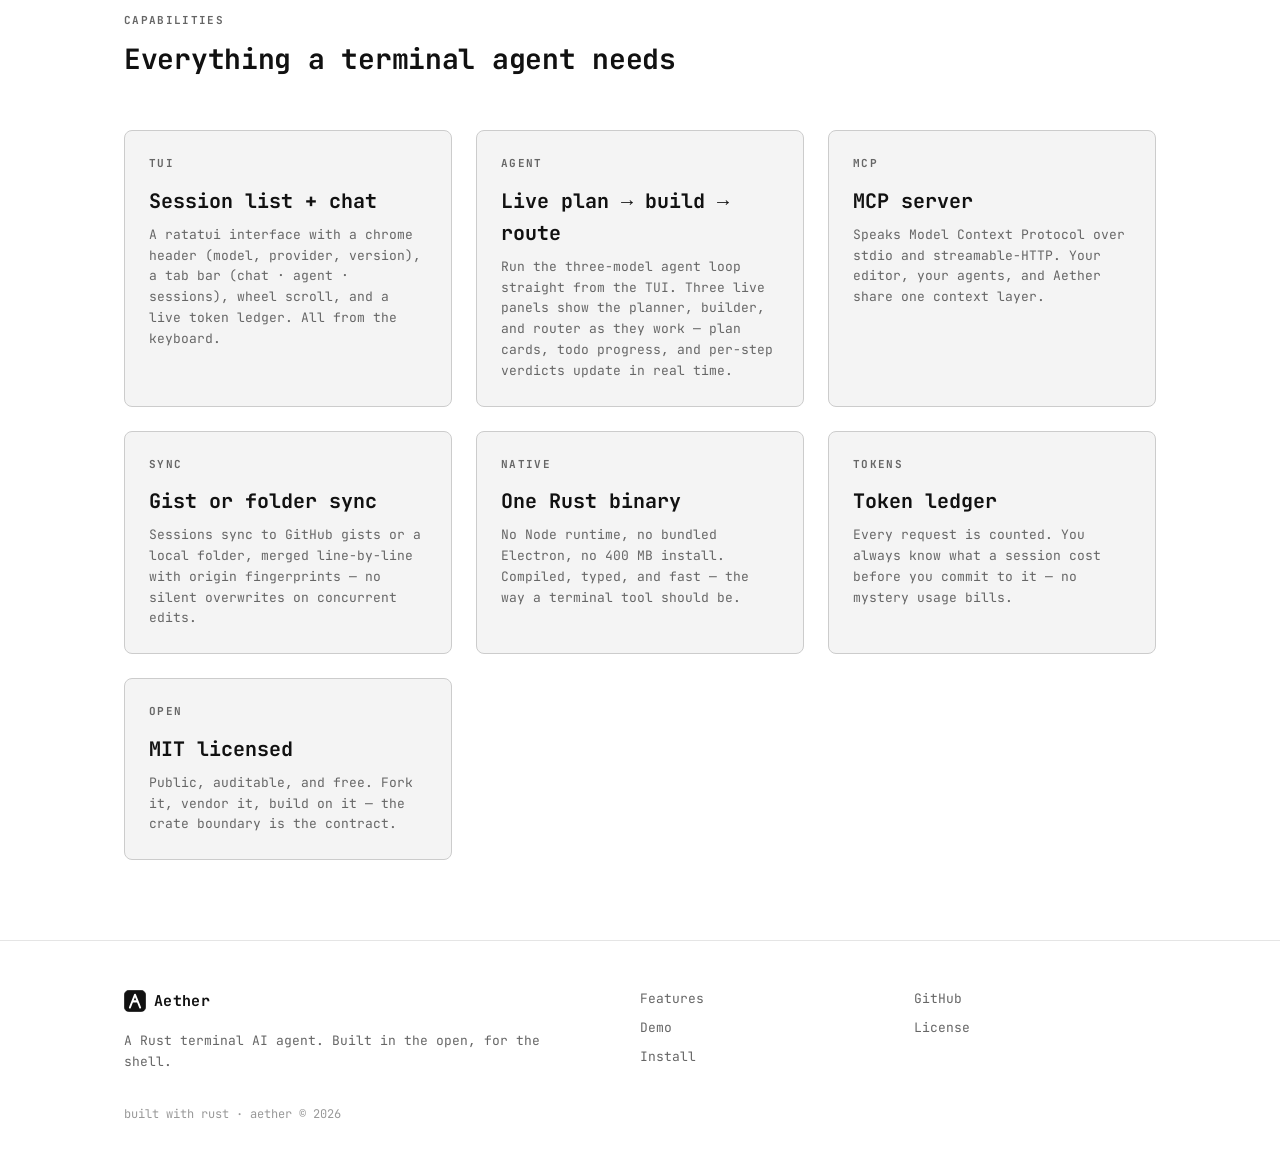
==== commit 32f00190: "docs: reorganize site assets, curl|bash install, TUI v2 demo GIF, README refresh" ====
--- a/site/index.html
+++ b/site/index.html
@@ -8,12 +8,12 @@
 <meta property="og:title" content="Aether — Rust terminal AI agent">
 <meta property="og:description" content="A terminal AI coding agent in one Rust binary. Talk to your codebase from the shell.">
 <meta property="og:type" content="website">
-<meta property="og:image" content="https://aetherdz.github.io/aetherdz/logo.svg">
+<meta property="og:image" content="https://aetherdz.github.io/aether/assets/img/logo.svg">
 <meta name="theme-color" content="#FFFFFF">
-<link rel="icon" type="image/svg+xml" href="/logo.svg">
-<link rel="preload" href="/fonts/jetbrains-mono-400.woff2" as="font" type="font/woff2" crossorigin>
-<link rel="preload" href="/fonts/jetbrains-mono-700.woff2" as="font" type="font/woff2" crossorigin>
-<link rel="stylesheet" href="/style.css">
+<link rel="icon" type="image/svg+xml" href="/assets/img/logo.svg">
+<link rel="preload" href="/assets/fonts/jetbrains-mono-400.woff2" as="font" type="font/woff2" crossorigin>
+<link rel="preload" href="/assets/fonts/jetbrains-mono-700.woff2" as="font" type="font/woff2" crossorigin>
+<link rel="stylesheet" href="/assets/css/style.css">
 </head>
 <body>
 <a class="skip-link" href="#main">Skip to content</a>
@@ -32,7 +32,7 @@
       <a href="#quickstart">Install</a>
       <a href="#features">Features</a>
       <a href="#terminal">Demo</a>
-      <a href="https://github.com/Aetherdz/aetherdz" rel="noopener">GitHub</a>
+      <a href="https://github.com/Aetherdz/aether" rel="noopener">GitHub</a>
       <a class="nav-cta" href="#install">Get started</a>
     </div>
   </nav>
@@ -46,13 +46,13 @@
     <p class="lead">Aether is a keyboard-first AI agent that lives in your shell. A TUI chat over your code, an MCP server for your tools, and gist or folder sync — in one native Rust binary. No Node runtime. No browser tab. No noise.</p>
     <div class="install" id="install">
       <div class="install-row">
-        <code class="install-code" id="install-code">cargo install aether-cli</code>
+        <code class="install-code" id="install-code">curl -fsSL https://raw.githubusercontent.com/Aetherdz/aether/main/scripts/install.sh | bash</code>
         <button class="copy-btn" id="copy-btn" type="button" aria-label="Copy install command">
           <svg class="icon icon-copy" viewBox="0 0 16 16" width="14" height="14" aria-hidden="true"><rect x="5" y="5" width="8" height="8" rx="1.5" fill="none" stroke="currentColor" stroke-width="1.5"/><path d="M11 5V3.5a1 1 0 0 0-1-1H3.5a1 1 0 0 0-1 1V10a1 1 0 0 0 1 1H5" fill="none" stroke="currentColor" stroke-width="1.5"/></svg>
           <svg class="icon icon-check" viewBox="0 0 16 16" width="14" height="14" aria-hidden="true"><path d="M3 8.5 6.5 12 13 4.5" fill="none" stroke="currentColor" stroke-width="2" stroke-linecap="round" stroke-linejoin="round"/></svg>
         </button>
       </div>
-      <p class="install-meta" aria-live="polite">crates: aether-tui · aether-mcp · aether-sync — MIT license</p>
+      <p class="install-meta" aria-live="polite">one native binary · no Rust toolchain · no Node runtime — MIT license</p>
     </div>
     <ul class="badges" aria-label="Highlights">
       <li>100% Rust</li>
@@ -69,21 +69,9 @@
         <span class="dot dot-red" aria-hidden="true"></span>
         <span class="dot dot-yellow" aria-hidden="true"></span>
         <span class="dot dot-green" aria-hidden="true"></span>
-        <span class="terminal-path">~/code/aether</span>
+        <span class="terminal-path">aether tui</span>
       </div>
-      <pre class="terminal-body" tabindex="0"><span class="t-dim"># start a session over your repo</span>
-<span class="t-prompt">$</span> aether
-<span class="t-dim">▸ loading index · 1,284 symbols · 96 files</span>
-
-<span class="t-prompt">$</span> what is the sync line-merge strategy?
-<span class="t-dim">▸ aether</span> scanning aether-sync …
-
-<span class="t-sys">aether</span> <span class="t-plain">The sync crate merges lines, not files. Each block
-carries an origin fingerprint; a conflict is resolved by
-keeping the newer origin and flagging the older one for
-review — so concurrent edits never silently overwrite.</span>
-
-<span class="t-prompt">$</span> <span class="t-cursor">▊</span></pre>
+      <img class="terminal-gif" src="/assets/img/demo.gif" alt="Aether TUI demo — session list, chat transcript, and live plan → build → route agent screen" loading="lazy" width="1150" height="640">
     </figure>
   </section>
 
@@ -94,12 +82,11 @@
       <article class="step">
         <div class="step-head">
           <span class="step-num">01</span>
-          <h3 class="step-title">Clone &amp; build</h3>
+          <h3 class="step-title">Install the binary</h3>
         </div>
-        <p>One native Rust binary. No Node runtime, no browser tab.</p>
-        <code class="step-code"><span class="c-comment"># requires Rust 1.97+</span>
-<span class="c-cmd">$</span> git clone https://github.com/Aetherdz/aetherdz
-<span class="c-cmd">$</span> cd aether && cargo build --release</code>
+        <p>One prebuilt native binary for your OS. No Rust toolchain, no Node, nothing else.</p>
+        <code class="step-code"><span class="c-comment"># downloads + verifies SHA-256, installs to ~/.local/bin</span>
+<span class="c-cmd">$</span> curl -fsSL https://raw.githubusercontent.com/Aetherdz/aether/main/scripts/install.sh | bash</code>
       </article>
       <article class="step">
         <div class="step-head">
@@ -108,16 +95,16 @@
         </div>
         <p>The free zen provider works out of the box — no API key needed.</p>
         <code class="step-code"><span class="c-comment"># ask a one-shot question</span>
-<span class="c-cmd">$</span> ./target/release/aether ask "explain this repo"</code>
+<span class="c-cmd">$</span> aether ask "explain this repo"</code>
       </article>
       <article class="step">
         <div class="step-head">
           <span class="step-num">03</span>
           <h3 class="step-title">Or open the TUI</h3>
         </div>
-        <p>Interactive chat with Ctrl+P model palette and a live token ledger.</p>
+        <p>Keyboard-first UI: session list, chat, and a live plan→build→route agent screen.</p>
         <code class="step-code"><span class="c-comment"># full terminal UI</span>
-<span class="c-cmd">$</span> ./target/release/aether tui</code>
+<span class="c-cmd">$</span> aether tui</code>
       </article>
     </div>
   </section>
@@ -129,7 +116,12 @@
       <article class="feature-card">
         <p class="feature-label">tui</p>
         <h3>Session list + chat</h3>
-        <p>A ratatui interface with a Ctrl+P palette, wheel scroll, and a live token ledger. Pick a past session or start fresh — all from the keyboard.</p>
+        <p>A ratatui interface with a chrome header (model, provider, version), a tab bar (chat · agent · sessions), wheel scroll, and a live token ledger. All from the keyboard.</p>
+      </article>
+      <article class="feature-card">
+        <p class="feature-label">agent</p>
+        <h3>Live plan → build → route</h3>
+        <p>Run the three-model agent loop straight from the TUI. Three live panels show the planner, builder, and router as they work — plan cards, todo progress, and per-step verdicts update in real time.</p>
       </article>
       <article class="feature-card">
         <p class="feature-label">mcp</p>
@@ -180,8 +172,8 @@
       <a href="#install">Install</a>
     </nav>
     <div class="footer-links" aria-label="External">
-      <a href="https://github.com/Aetherdz/aetherdz" rel="noopener">GitHub</a>
-      <a href="https://github.com/Aetherdz/aetherdz/blob/main/LICENSE" rel="noopener">License</a>
+      <a href="https://github.com/Aetherdz/aether" rel="noopener">GitHub</a>
+      <a href="https://github.com/Aetherdz/aether/blob/main/LICENSE" rel="noopener">License</a>
     </div>
   </div>
   <p class="footer-status">built with rust · aether © 2026</p>
@@ -191,7 +183,7 @@
 (function () {
   var btn = document.getElementById('copy-btn');
   var code = document.getElementById('install-code');
-  var text = 'cargo install aether-cli';
+  var text = 'curl -fsSL https://raw.githubusercontent.com/Aetherdz/aether/main/scripts/install.sh | bash';
   var row = btn.closest('.install-row');
   btn.addEventListener('click', function () {
     function done() {
--- a/assets/css/style.css
+++ b/assets/css/style.css
@@ -0,0 +1,558 @@
+/* ============================================================
+   Aether — design tokens (DESIGN.md §2–§4)
+   Light black & white mono aesthetic · jcode.sh discipline
+   ============================================================ */
+
+:root {
+  /* Surface — light, borders-only depth */
+  --surface-primary: #FFFFFF;
+  --surface-secondary: #F4F4F4;
+  --surface-elevated: #FFFFFF;
+  /* Text */
+  --text-primary: #111111;
+  --text-secondary: #666666;
+  --text-tertiary: #999999;
+  /* Border */
+  --border-default: #CCCCCC;
+  --border-subtle: #E5E5E5;
+  /* Accent — black & white: accent is ink, not color */
+  --accent-primary: #111111;
+  --accent-hover: #000000;
+  /* Status — monochrome grays */
+  --status-success: #111111;
+  --status-error: #666666;
+  /* Spacing */
+  --space-1: 4px;
+  --space-2: 8px;
+  --space-3: 12px;
+  --space-4: 16px;
+  --space-6: 24px;
+  --space-8: 32px;
+  --space-10: 40px;
+  --space-12: 48px;
+  --space-16: 64px;
+  --space-20: 80px;
+  /* Type scale */
+  --text-display: clamp(2.25rem, 6vw, 3.5rem);
+  --text-h1: 1.75rem;
+  --text-h2: 1.25rem;
+  --text-body-lg: 1.0625rem;
+  --text-body: 0.9375rem;
+  --text-body-sm: 0.8125rem;
+  --text-caption: 0.75rem;
+  --text-overline: 0.6875rem;
+  /* Motion */
+  --ease-out: cubic-bezier(0.16, 1, 0.3, 1);
+  /* Layout */
+  --content-width: 1080px;
+  --radius: 8px;
+  --font-mono: "JetBrains Mono", ui-monospace, SFMono-Regular, Menlo, Consolas, monospace;
+}
+
+@font-face {
+  font-family: "JetBrains Mono";
+  src: url("/fonts/jetbrains-mono-400.woff2") format("woff2");
+  font-weight: 400;
+  font-style: normal;
+  font-display: swap;
+}
+@font-face {
+  font-family: "JetBrains Mono";
+  src: url("/fonts/jetbrains-mono-700.woff2") format("woff2");
+  font-weight: 700;
+  font-style: normal;
+  font-display: swap;
+}
+
+/* ============================================================
+   Base
+   ============================================================ */
+
+* { box-sizing: border-box; }
+
+html { scroll-behavior: smooth; }
+
+:root { color-scheme: light; }
+
+html {
+  scroll-padding-top: 96px;
+}
+
+::selection {
+  background: var(--text-primary);
+  color: var(--surface-primary);
+}
+
+body {
+  margin: 0;
+  background: var(--surface-primary);
+  color: var(--text-primary);
+  font-family: var(--font-mono);
+  font-size: var(--text-body);
+  line-height: 1.6;
+  -webkit-font-smoothing: antialiased;
+}
+
+img, svg { display: block; }
+
+a { color: var(--text-secondary); text-decoration: none; transition: color 150ms var(--ease-out); }
+a:hover { color: var(--text-primary); }
+a:focus-visible, button:focus-visible {
+  outline: 2px solid var(--text-primary);
+  outline-offset: 2px;
+  border-radius: 2px;
+}
+
+.skip-link {
+  position: absolute;
+  left: -9999px;
+  top: 0;
+  z-index: 100;
+  background: var(--text-primary);
+  color: var(--surface-primary);
+  padding: var(--space-2) var(--space-4);
+  font-weight: 700;
+}
+.skip-link:focus { left: 0; }
+
+.sr-only {
+  position: absolute;
+  width: 1px; height: 1px;
+  padding: 0; margin: -1px;
+  overflow: hidden;
+  clip: rect(0 0 0 0);
+  white-space: nowrap;
+  border: 0;
+}
+
+/* ============================================================
+   Nav
+   ============================================================ */
+
+.nav {
+  position: sticky;
+  top: 0;
+  z-index: 50;
+  background: rgba(255, 255, 255, 0.92);
+  backdrop-filter: blur(8px);
+  border-bottom: 1px solid var(--border-subtle);
+}
+
+.nav nav {
+  max-width: var(--content-width);
+  margin: 0 auto;
+  padding: var(--space-3) var(--space-6);
+  display: flex;
+  align-items: center;
+  justify-content: space-between;
+  gap: var(--space-4);
+}
+
+.brand {
+  display: inline-flex;
+  align-items: center;
+  gap: var(--space-2);
+  color: var(--text-primary);
+  font-weight: 700;
+}
+.brand:hover { color: var(--text-primary); }
+.brand-mark { flex: none; }
+.brand-name { font-size: var(--text-body); letter-spacing: 0.02em; }
+.brand-accent { color: var(--text-primary); }
+
+.nav-links {
+  display: flex;
+  align-items: center;
+  gap: var(--space-6);
+  font-size: var(--text-body-sm);
+}
+
+.nav-links a[aria-current="page"] { color: var(--text-primary); }
+
+.nav-cta {
+  color: var(--text-primary);
+  border: 1px solid var(--border-default);
+  border-radius: var(--radius);
+  padding: var(--space-1) var(--space-3);
+  transition: border-color 150ms var(--ease-out), color 150ms var(--ease-out);
+}
+.nav-cta:hover { border-color: var(--text-primary); }
+
+/* ============================================================
+   Hero
+   ============================================================ */
+
+.hero {
+  max-width: var(--content-width);
+  margin: 0 auto;
+  padding: var(--space-20) var(--space-6) var(--space-12);
+  text-align: center;
+}
+
+.overline {
+  font-size: var(--text-overline);
+  font-weight: 700;
+  letter-spacing: 0.12em;
+  text-transform: uppercase;
+  color: var(--text-secondary);
+  margin: 0 0 var(--space-4);
+}
+
+.hero h1 {
+  font-size: var(--text-display);
+  font-weight: 700;
+  line-height: 1.05;
+  letter-spacing: -0.02em;
+  margin: 0 0 var(--space-6);
+}
+
+.lead {
+  font-size: var(--text-body-lg);
+  color: var(--text-secondary);
+  max-width: 46rem;
+  margin: 0 auto var(--space-12);
+}
+
+/* Install command */
+.install { max-width: 46rem; margin: 0 auto var(--space-8); }
+
+.install-row {
+  display: flex;
+  align-items: stretch;
+  border: 1px solid var(--border-default);
+  border-radius: var(--radius);
+  background: var(--surface-elevated);
+  overflow: hidden;
+  transition: border-color 150ms var(--ease-out);
+}
+.install-row.copied { border-color: var(--text-primary); }
+
+.install-code {
+  flex: 1;
+  padding: var(--space-3) var(--space-4);
+  font-family: var(--font-mono);
+  font-size: var(--text-body);
+  color: var(--text-primary);
+  text-align: left;
+  user-select: all;
+  overflow-x: auto;
+  white-space: nowrap;
+}
+
+.copy-btn {
+  flex: none;
+  display: grid;
+  place-items: center;
+  width: 48px;
+  border: none;
+  border-left: 1px solid var(--border-default);
+  background: var(--surface-secondary);
+  color: var(--text-secondary);
+  cursor: pointer;
+  transition: color 150ms var(--ease-out), background-color 150ms var(--ease-out);
+}
+.copy-btn:hover { color: var(--text-primary); background: var(--surface-elevated); }
+.copy-btn:active { background: var(--surface-secondary); }
+
+.icon-check { display: none; }
+.install-row.copied .icon-copy { display: none; }
+.install-row.copied .icon-check { display: block; color: var(--text-primary); }
+
+.install-meta {
+  margin: var(--space-3) 0 0;
+  font-size: var(--text-body-sm);
+  color: var(--text-tertiary);
+}
+
+/* Badges */
+.badges {
+  list-style: none;
+  display: flex;
+  flex-wrap: wrap;
+  justify-content: center;
+  gap: var(--space-3);
+  padding: 0;
+  margin: var(--space-8) 0 0;
+}
+.badges li {
+  font-size: var(--text-caption);
+  font-weight: 500;
+  color: var(--text-secondary);
+  border: 1px solid var(--border-subtle);
+  border-radius: 999px;
+  padding: var(--space-1) var(--space-3);
+}
+
+/* ============================================================
+   Terminal demo
+   ============================================================ */
+
+.terminal-wrap {
+  max-width: var(--content-width);
+  margin: 0 auto;
+  padding: var(--space-8) var(--space-6) var(--space-20);
+}
+
+.terminal {
+  max-width: 720px;
+  margin: 0 auto;
+  border: 1px solid var(--border-default);
+  border-radius: var(--radius);
+  background: var(--surface-secondary);
+  overflow: hidden;
+  animation: rise 500ms var(--ease-out) both;
+}
+
+.terminal-bar {
+  display: flex;
+  align-items: center;
+  gap: var(--space-2);
+  padding: var(--space-3) var(--space-4);
+  border-bottom: 1px solid var(--border-subtle);
+  background: var(--surface-primary);
+}
+
+.dot { width: 11px; height: 11px; border-radius: 50%; border: 1px solid var(--border-default); }
+.dot-red { background: var(--surface-primary); }
+.dot-yellow { background: var(--surface-secondary); }
+.dot-green { background: var(--text-tertiary); }
+
+.terminal-path {
+  margin-left: var(--space-2);
+  font-size: var(--text-caption);
+  color: var(--text-tertiary);
+}
+
+.terminal-body {
+  margin: 0;
+  padding: var(--space-6);
+  font-family: var(--font-mono);
+  font-size: var(--text-body-sm);
+  line-height: 1.7;
+  color: var(--text-primary);
+  overflow-x: auto;
+  max-height: 420px;
+}
+
+.terminal-gif {
+  display: block;
+  width: 100%;
+  height: auto;
+  aspect-ratio: 1150 / 640;
+  background: #000;
+  object-fit: cover;
+}
+
+.t-dim { color: var(--text-tertiary); }
+.t-prompt { color: var(--text-primary); font-weight: 700; }
+.t-sys { color: var(--text-primary); font-weight: 700; }
+.t-plain { color: var(--text-secondary); }
+.t-cursor {
+  display: inline-block;
+  width: 0.6em;
+  background: var(--text-primary);
+  color: transparent;
+  animation: blink 1.2s steps(2, start) infinite;
+}
+
+@keyframes blink { to { visibility: hidden; } }
+@keyframes rise {
+  from { opacity: 0; transform: translateY(8px); }
+  to { opacity: 1; transform: translateY(0); }
+}
+
+/* ============================================================
+   Quick start (install & usage)
+   ============================================================ */
+
+.quickstart {
+  max-width: var(--content-width);
+  margin: 0 auto;
+  padding: 0 var(--space-6) var(--space-20);
+}
+
+.quickstart .overline { margin-bottom: var(--space-2); }
+
+.steps {
+  display: grid;
+  grid-template-columns: repeat(auto-fit, minmax(min(20rem, 100%), 1fr));
+  gap: var(--space-6);
+  margin-top: var(--space-12);
+}
+
+.step {
+  border: 1px solid var(--border-default);
+  border-radius: var(--radius);
+  background: var(--surface-secondary);
+  padding: var(--space-6);
+}
+
+.step-head {
+  display: flex;
+  align-items: baseline;
+  gap: var(--space-3);
+  margin: 0 0 var(--space-4);
+}
+
+.step-num {
+  font-size: var(--text-overline);
+  font-weight: 700;
+  letter-spacing: 0.12em;
+  color: var(--text-tertiary);
+}
+
+.step-title {
+  font-size: var(--text-h2);
+  font-weight: 700;
+  margin: 0;
+}
+
+.step p {
+  margin: 0 0 var(--space-4);
+  font-size: var(--text-body-sm);
+  color: var(--text-secondary);
+}
+
+.step-code {
+  display: block;
+  border: 1px solid var(--border-default);
+  border-radius: var(--radius);
+  background: var(--surface-primary);
+  padding: var(--space-3) var(--space-4);
+  font-family: var(--font-mono);
+  font-size: var(--text-body-sm);
+  color: var(--text-primary);
+  overflow-x: auto;
+  white-space: nowrap;
+  user-select: all;
+}
+
+.step-code.multi { white-space: pre; }
+
+.step-code .c-comment { color: var(--text-tertiary); }
+.step-code .c-cmd { color: var(--text-primary); font-weight: 700; }
+
+/* ============================================================
+   Features
+   ============================================================ */
+
+.features {
+  max-width: var(--content-width);
+  margin: 0 auto;
+  padding: 0 var(--space-6) var(--space-20);
+}
+
+.features .overline { margin-bottom: var(--space-2); }
+
+.section-title {
+  font-size: var(--text-h1);
+  font-weight: 700;
+  letter-spacing: -0.01em;
+  margin: 0 0 var(--space-12);
+}
+
+.feature-grid {
+  display: grid;
+  grid-template-columns: repeat(auto-fit, minmax(min(18rem, 100%), 1fr));
+  gap: var(--space-6);
+}
+
+.feature-card {
+  border: 1px solid var(--border-default);
+  border-radius: var(--radius);
+  background: var(--surface-secondary);
+  padding: var(--space-6);
+  transition: border-color 150ms var(--ease-out), transform 150ms var(--ease-out);
+}
+.feature-card:hover {
+  border-color: var(--text-primary);
+  transform: translateY(-2px);
+}
+
+.feature-label {
+  margin: 0 0 var(--space-3);
+  font-size: var(--text-overline);
+  font-weight: 700;
+  letter-spacing: 0.12em;
+  text-transform: uppercase;
+  color: var(--text-secondary);
+}
+
+.feature-card h3 {
+  font-size: var(--text-h2);
+  font-weight: 700;
+  margin: 0 0 var(--space-2);
+}
+
+.feature-card p:last-child {
+  margin: 0;
+  font-size: var(--text-body-sm);
+  color: var(--text-secondary);
+}
+
+/* ============================================================
+   Footer
+   ============================================================ */
+
+.footer {
+  border-top: 1px solid var(--border-subtle);
+  background: var(--surface-primary);
+}
+
+.footer-grid {
+  max-width: var(--content-width);
+  margin: 0 auto;
+  padding: var(--space-12) var(--space-6) var(--space-8);
+  display: grid;
+  grid-template-columns: 2fr 1fr 1fr;
+  gap: var(--space-8);
+}
+
+.footer-tagline {
+  margin: var(--space-3) 0 0;
+  font-size: var(--text-body-sm);
+  color: var(--text-secondary);
+  max-width: 26rem;
+}
+
+.footer-links {
+  display: flex;
+  flex-direction: column;
+  gap: var(--space-2);
+  font-size: var(--text-body-sm);
+}
+
+.footer-status {
+  max-width: var(--content-width);
+  margin: 0 auto;
+  padding: 0 var(--space-6) var(--space-8);
+  font-size: var(--text-caption);
+  color: var(--text-tertiary);
+}
+
+/* ============================================================
+   Responsive
+   ============================================================ */
+
+@media (max-width: 768px) {
+  .nav-links a:not(.nav-cta) { display: none; }
+  .footer-grid { grid-template-columns: 1fr; gap: var(--space-6); }
+  .hero { padding-top: var(--space-16); }
+}
+
+@media (max-width: 480px) {
+  .terminal-body { padding: var(--space-4); }
+  .feature-grid { grid-template-columns: 1fr; }
+  .steps { grid-template-columns: 1fr; }
+}
+
+/* ============================================================
+   Reduced motion
+   ============================================================ */
+
+@media (prefers-reduced-motion: reduce) {
+  html { scroll-behavior: auto; }
+  .terminal { animation: none; }
+  .t-cursor { animation: none; visibility: hidden; }
+  .feature-card, a, .copy-btn { transition: none; }
+}
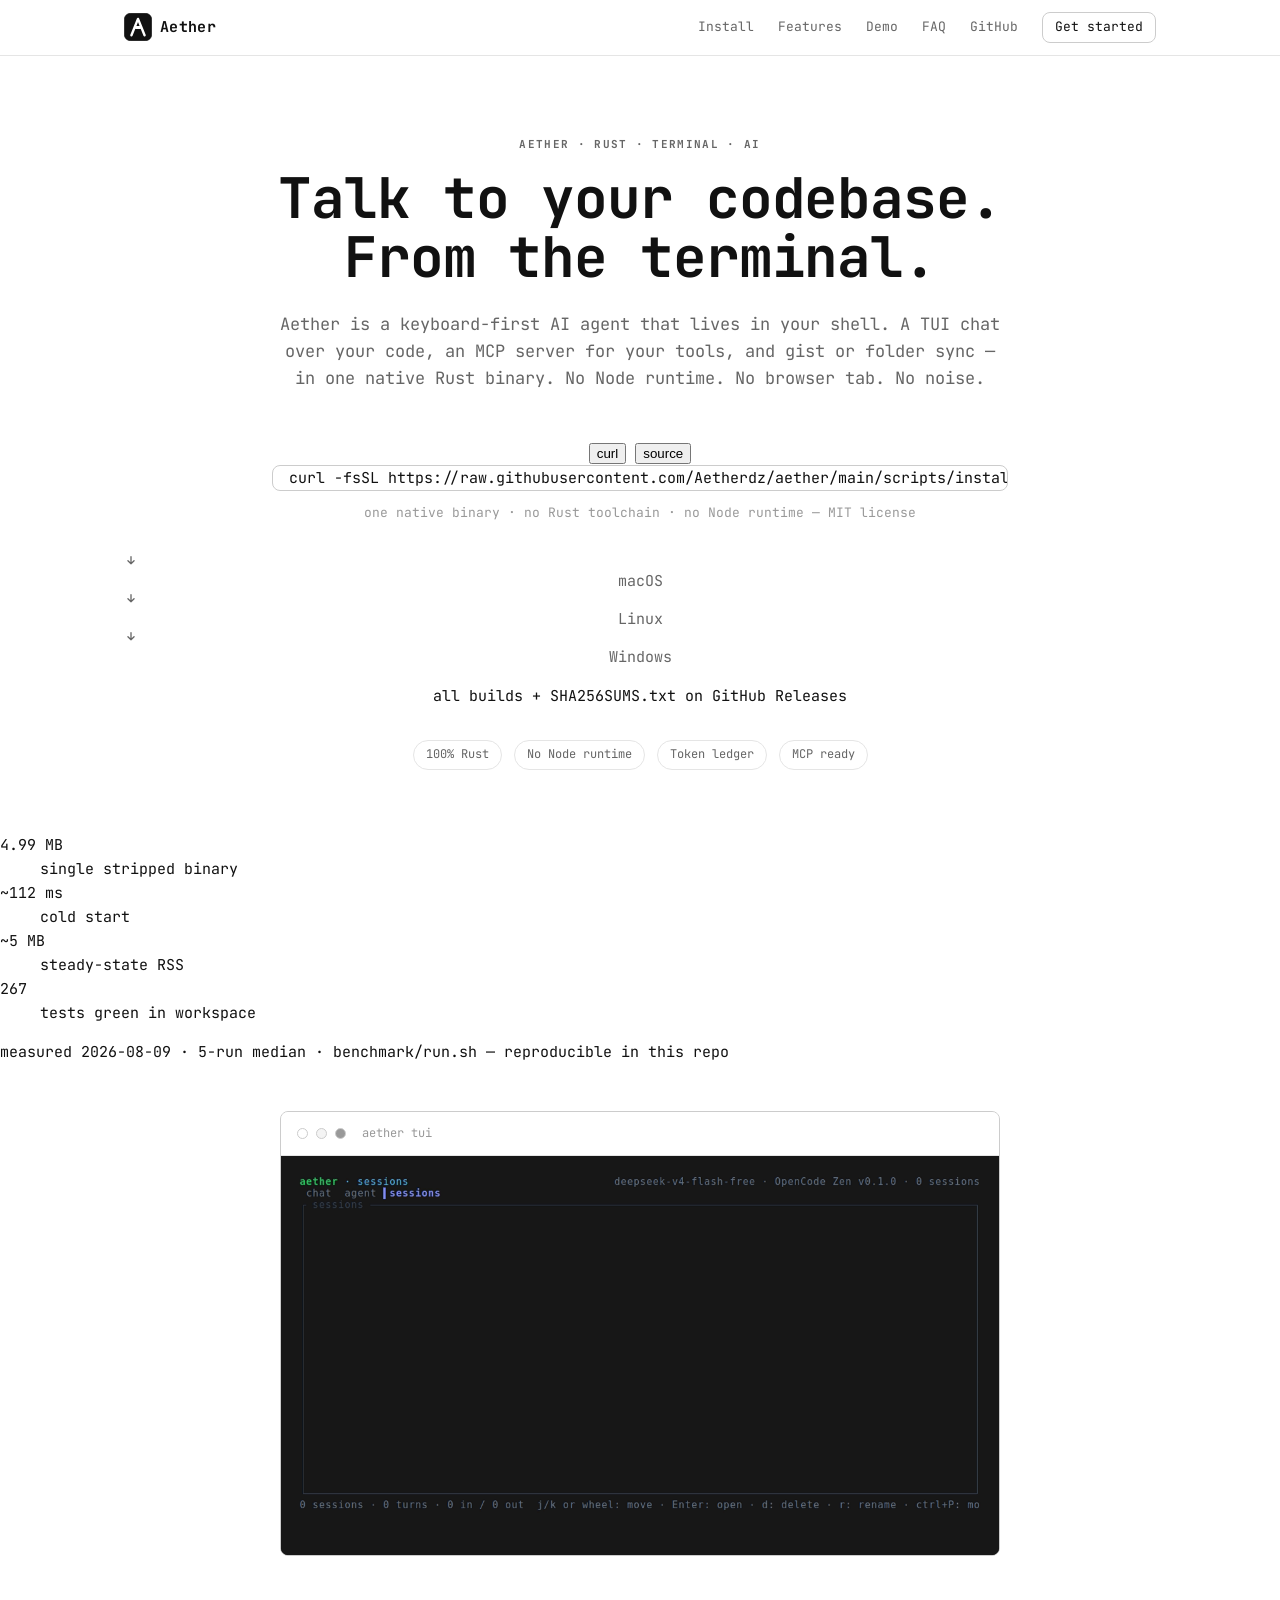
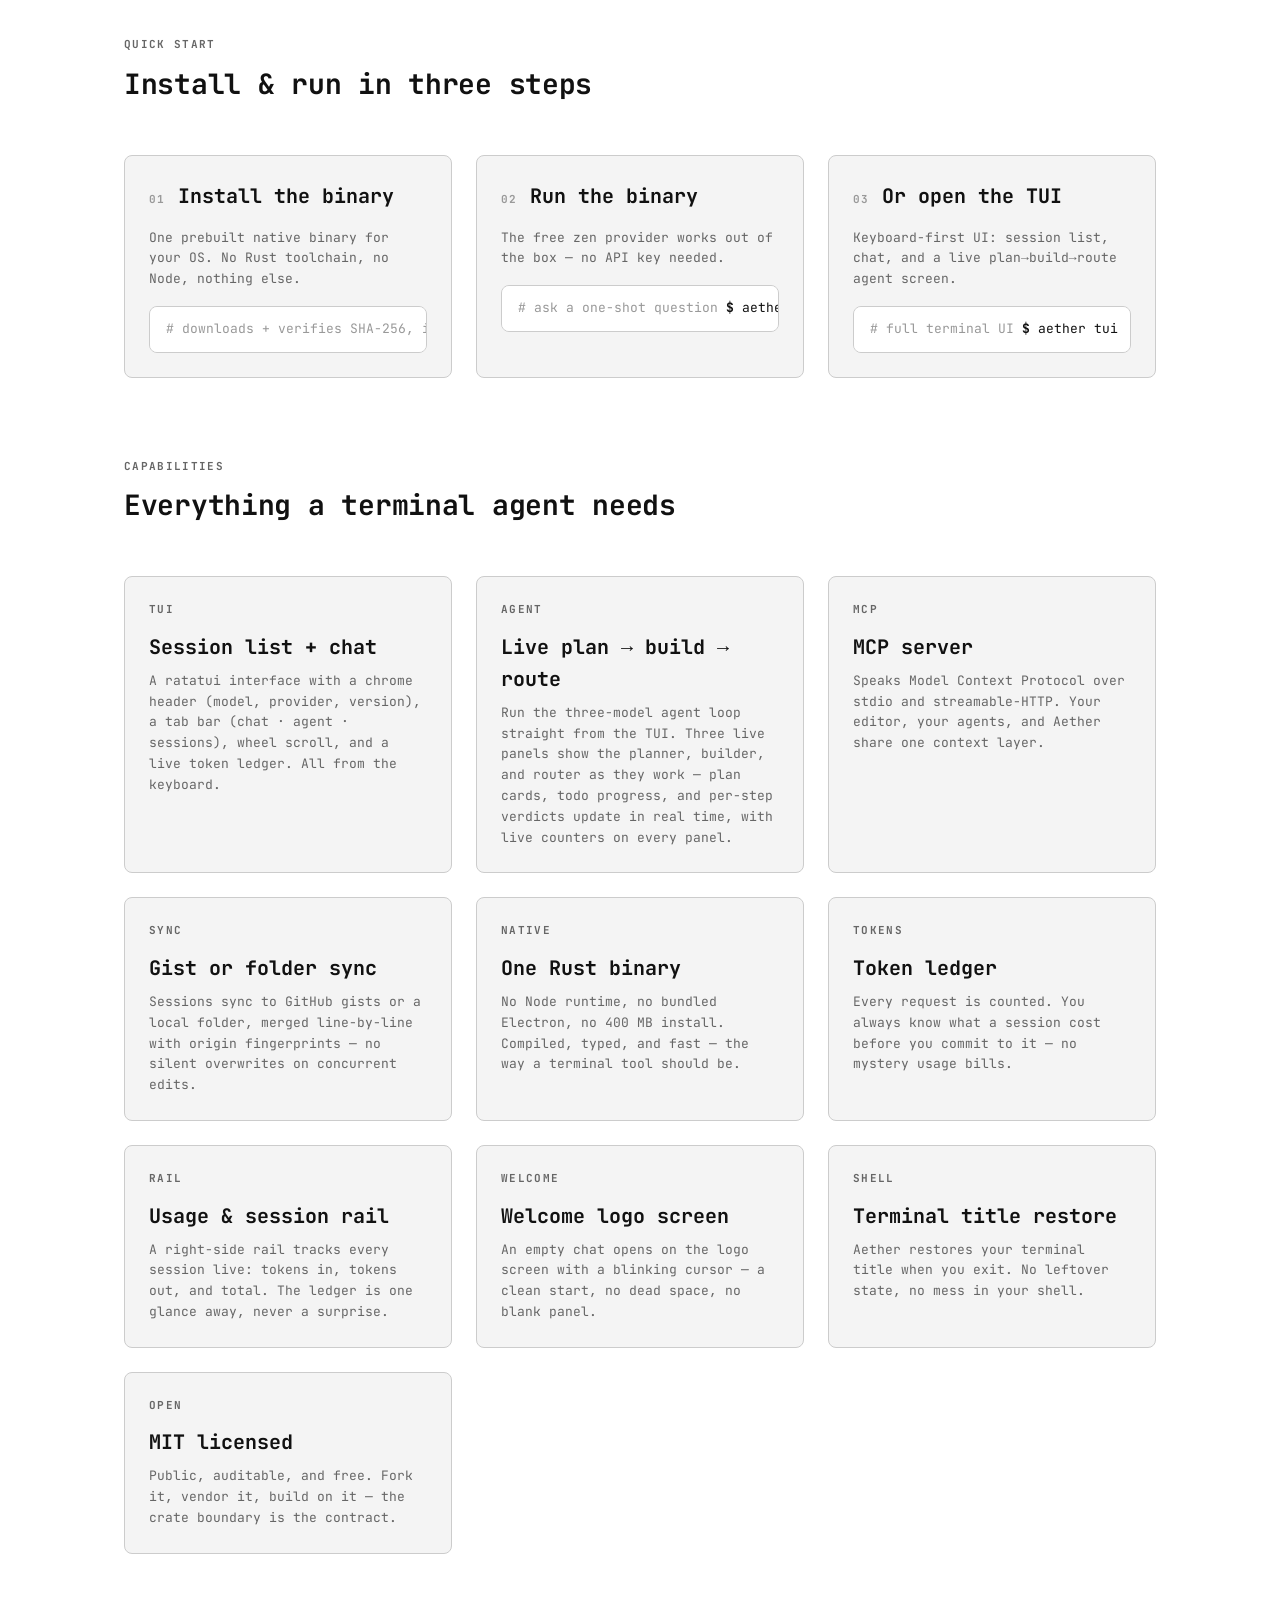
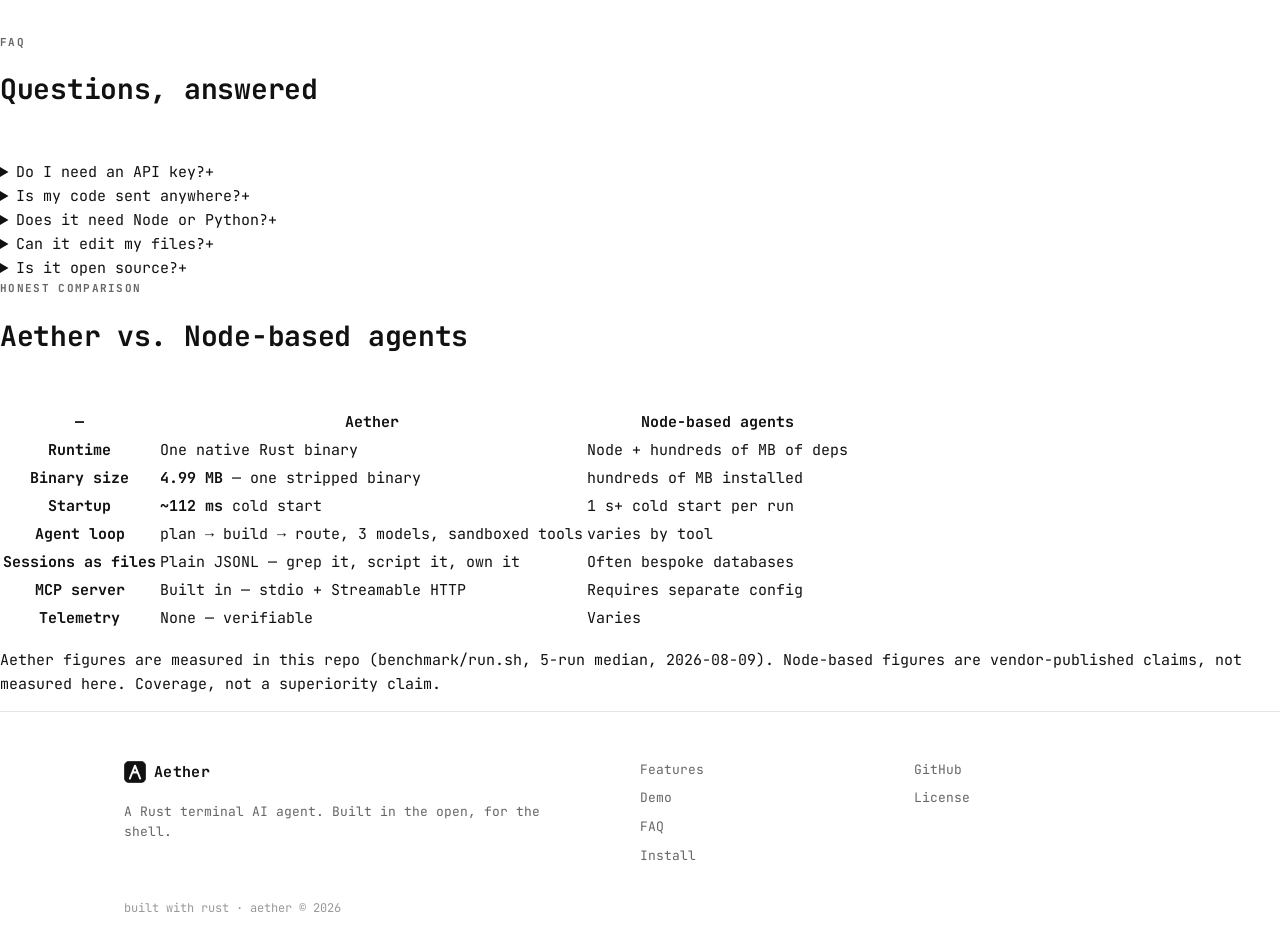
==== commit d8465b09: "docs: opencode/jcode-style site redesign (install tabs, stats, FAQ, comparison) + README refresh wit" ====
--- a/site/index.html
+++ b/site/index.html
@@ -32,6 +32,7 @@
       <a href="#quickstart">Install</a>
       <a href="#features">Features</a>
       <a href="#terminal">Demo</a>
+      <a href="#faq">FAQ</a>
       <a href="https://github.com/Aetherdz/aether" rel="noopener">GitHub</a>
       <a class="nav-cta" href="#install">Get started</a>
     </div>
@@ -45,21 +46,68 @@
     <h1 id="hero-title">Talk to your codebase.<br>From the terminal.</h1>
     <p class="lead">Aether is a keyboard-first AI agent that lives in your shell. A TUI chat over your code, an MCP server for your tools, and gist or folder sync — in one native Rust binary. No Node runtime. No browser tab. No noise.</p>
     <div class="install" id="install">
+      <div class="install-tabs" role="tablist" aria-label="Install method">
+        <button class="install-tab" id="tab-curl" role="tab" aria-selected="true" aria-controls="panel-curl" type="button" data-meta="one native binary · no Rust toolchain · no Node runtime — MIT license">curl</button>
+        <button class="install-tab" id="tab-source" role="tab" aria-selected="false" aria-controls="panel-source" type="button" data-meta="requires Rust 1.97+ · builds from source — MIT license">source</button>
+      </div>
       <div class="install-row">
-        <code class="install-code" id="install-code">curl -fsSL https://raw.githubusercontent.com/Aetherdz/aether/main/scripts/install.sh | bash</code>
+        <div class="install-panel" id="panel-curl" role="tabpanel" aria-labelledby="tab-curl">
+          <code class="install-code" id="install-code">curl -fsSL https://raw.githubusercontent.com/Aetherdz/aether/main/scripts/install.sh | bash</code>
+        </div>
+        <div class="install-panel" id="panel-source" role="tabpanel" aria-labelledby="tab-source" hidden>
+          <code class="install-code">git clone https://github.com/Aetherdz/aether &amp;&amp; cd aether &amp;&amp; cargo build --release &amp;&amp; ./target/release/aether tui</code>
+        </div>
         <button class="copy-btn" id="copy-btn" type="button" aria-label="Copy install command">
           <svg class="icon icon-copy" viewBox="0 0 16 16" width="14" height="14" aria-hidden="true"><rect x="5" y="5" width="8" height="8" rx="1.5" fill="none" stroke="currentColor" stroke-width="1.5"/><path d="M11 5V3.5a1 1 0 0 0-1-1H3.5a1 1 0 0 0-1 1V10a1 1 0 0 0 1 1H5" fill="none" stroke="currentColor" stroke-width="1.5"/></svg>
           <svg class="icon icon-check" viewBox="0 0 16 16" width="14" height="14" aria-hidden="true"><path d="M3 8.5 6.5 12 13 4.5" fill="none" stroke="currentColor" stroke-width="2" stroke-linecap="round" stroke-linejoin="round"/></svg>
         </button>
       </div>
-      <p class="install-meta" aria-live="polite">one native binary · no Rust toolchain · no Node runtime — MIT license</p>
-    </div>
+      <p class="install-meta" id="install-meta" aria-live="polite">one native binary · no Rust toolchain · no Node runtime — MIT license</p>
+    </div>
+    <div class="platforms" aria-label="Download for your platform">
+      <a class="platform-btn" href="https://github.com/Aetherdz/aether/releases/latest" rel="noopener">
+        <svg viewBox="0 0 16 16" width="14" height="14" aria-hidden="true"><path d="M8 2v8M4.5 6.5 8 10l3.5-3.5" fill="none" stroke="currentColor" stroke-width="1.5" stroke-linecap="round" stroke-linejoin="round"/></svg>
+        macOS
+      </a>
+      <a class="platform-btn" href="https://github.com/Aetherdz/aether/releases/latest" rel="noopener">
+        <svg viewBox="0 0 16 16" width="14" height="14" aria-hidden="true"><path d="M8 2v8M4.5 6.5 8 10l3.5-3.5" fill="none" stroke="currentColor" stroke-width="1.5" stroke-linecap="round" stroke-linejoin="round"/></svg>
+        Linux
+      </a>
+      <a class="platform-btn" href="https://github.com/Aetherdz/aether/releases/latest" rel="noopener">
+        <svg viewBox="0 0 16 16" width="14" height="14" aria-hidden="true"><path d="M8 2v8M4.5 6.5 8 10l3.5-3.5" fill="none" stroke="currentColor" stroke-width="1.5" stroke-linecap="round" stroke-linejoin="round"/></svg>
+        Windows
+      </a>
+    </div>
+    <p class="platform-note">all builds + SHA256SUMS.txt on GitHub Releases</p>
     <ul class="badges" aria-label="Highlights">
       <li>100% Rust</li>
       <li>No Node runtime</li>
       <li>Token ledger</li>
       <li>MCP ready</li>
     </ul>
+  </section>
+
+  <section class="stats" id="stats" aria-labelledby="stats-title">
+    <h2 id="stats-title" class="sr-only">Measured performance</h2>
+    <dl class="stat-grid">
+      <div class="stat">
+        <dt class="stat-value">4.99 MB</dt>
+        <dd class="stat-label">single stripped binary</dd>
+      </div>
+      <div class="stat">
+        <dt class="stat-value">~112 ms</dt>
+        <dd class="stat-label">cold start</dd>
+      </div>
+      <div class="stat">
+        <dt class="stat-value">~5 MB</dt>
+        <dd class="stat-label">steady-state RSS</dd>
+      </div>
+      <div class="stat">
+        <dt class="stat-value">267</dt>
+        <dd class="stat-label">tests green in workspace</dd>
+      </div>
+    </dl>
+    <p class="stat-note">measured 2026-08-09 · 5-run median · benchmark/run.sh — reproducible in this repo</p>
   </section>
 
   <section class="terminal-wrap" id="terminal" aria-labelledby="terminal-title">
@@ -121,7 +169,7 @@
       <article class="feature-card">
         <p class="feature-label">agent</p>
         <h3>Live plan → build → route</h3>
-        <p>Run the three-model agent loop straight from the TUI. Three live panels show the planner, builder, and router as they work — plan cards, todo progress, and per-step verdicts update in real time.</p>
+        <p>Run the three-model agent loop straight from the TUI. Three live panels show the planner, builder, and router as they work — plan cards, todo progress, and per-step verdicts update in real time, with live counters on every panel.</p>
       </article>
       <article class="feature-card">
         <p class="feature-label">mcp</p>
@@ -144,11 +192,107 @@
         <p>Every request is counted. You always know what a session cost before you commit to it — no mystery usage bills.</p>
       </article>
       <article class="feature-card">
+        <p class="feature-label">rail</p>
+        <h3>Usage &amp; session rail</h3>
+        <p>A right-side rail tracks every session live: tokens in, tokens out, and total. The ledger is one glance away, never a surprise.</p>
+      </article>
+      <article class="feature-card">
+        <p class="feature-label">welcome</p>
+        <h3>Welcome logo screen</h3>
+        <p>An empty chat opens on the logo screen with a blinking cursor — a clean start, no dead space, no blank panel.</p>
+      </article>
+      <article class="feature-card">
+        <p class="feature-label">shell</p>
+        <h3>Terminal title restore</h3>
+        <p>Aether restores your terminal title when you exit. No leftover state, no mess in your shell.</p>
+      </article>
+      <article class="feature-card">
         <p class="feature-label">open</p>
         <h3>MIT licensed</h3>
         <p>Public, auditable, and free. Fork it, vendor it, build on it — the crate boundary is the contract.</p>
       </article>
     </div>
+  </section>
+
+  <section class="faq" id="faq" aria-labelledby="faq-title">
+    <p class="overline">faq</p>
+    <h2 class="section-title" id="faq-title">Questions, answered</h2>
+    <div class="faq-list">
+      <details class="faq-item">
+        <summary><span class="faq-q">Do I need an API key?</span><span class="faq-mark" aria-hidden="true">+</span></summary>
+        <p>No. The free <strong>zen</strong> provider is built in and works out of the box — hosted by opencode.ai. Bring your own key or a local model anytime.</p>
+      </details>
+      <details class="faq-item">
+        <summary><span class="faq-q">Is my code sent anywhere?</span><span class="faq-mark" aria-hidden="true">+</span></summary>
+        <p>Honest answer: the free zen endpoint is hosted by opencode.ai and sees your conversation payload. Local models (Ollama, LM Studio) run fully offline. No telemetry, no accounts — see <a href="https://github.com/Aetherdz/aether/blob/main/docs/zen-privacy.md" rel="noopener">docs/zen-privacy.md</a>.</p>
+      </details>
+      <details class="faq-item">
+        <summary><span class="faq-q">Does it need Node or Python?</span><span class="faq-mark" aria-hidden="true">+</span></summary>
+        <p>No. One native Rust binary — no runtime, no interpreter, no 400 MB install. That is the whole point.</p>
+      </details>
+      <details class="faq-item">
+        <summary><span class="faq-q">Can it edit my files?</span><span class="faq-mark" aria-hidden="true">+</span></summary>
+        <p>Yes — via the agent loop with path-sandboxed tools and a command approval gate: every write shows a diff preview and waits for your y/N before touching disk.</p>
+      </details>
+      <details class="faq-item">
+        <summary><span class="faq-q">Is it open source?</span><span class="faq-mark" aria-hidden="true">+</span></summary>
+        <p>Yes — MIT licensed. Public, auditable, and free. Fork it, vendor it, build on it.</p>
+      </details>
+    </div>
+  </section>
+
+  <section class="compare" id="compare" aria-labelledby="compare-title">
+    <p class="overline">honest comparison</p>
+    <h2 class="section-title" id="compare-title">Aether vs. Node-based agents</h2>
+    <div class="table-wrap">
+      <table class="compare-table">
+        <thead>
+          <tr>
+            <th scope="col">—</th>
+            <th scope="col">Aether</th>
+            <th scope="col">Node-based agents</th>
+          </tr>
+        </thead>
+        <tbody>
+          <tr>
+            <th scope="row">Runtime</th>
+            <td>One native Rust binary</td>
+            <td>Node + hundreds of MB of deps</td>
+          </tr>
+          <tr>
+            <th scope="row">Binary size</th>
+            <td><strong>4.99 MB</strong> — one stripped binary</td>
+            <td>hundreds of MB installed</td>
+          </tr>
+          <tr>
+            <th scope="row">Startup</th>
+            <td><strong>~112 ms</strong> cold start</td>
+            <td>1 s+ cold start per run</td>
+          </tr>
+          <tr>
+            <th scope="row">Agent loop</th>
+            <td>plan → build → route, 3 models, sandboxed tools</td>
+            <td>varies by tool</td>
+          </tr>
+          <tr>
+            <th scope="row">Sessions as files</th>
+            <td>Plain JSONL — grep it, script it, own it</td>
+            <td>Often bespoke databases</td>
+          </tr>
+          <tr>
+            <th scope="row">MCP server</th>
+            <td>Built in — stdio + Streamable HTTP</td>
+            <td>Requires separate config</td>
+          </tr>
+          <tr>
+            <th scope="row">Telemetry</th>
+            <td>None — verifiable</td>
+            <td>Varies</td>
+          </tr>
+        </tbody>
+      </table>
+    </div>
+    <p class="compare-note">Aether figures are measured in this repo (benchmark/run.sh, 5-run median, 2026-08-09). Node-based figures are vendor-published claims, not measured here. Coverage, not a superiority claim.</p>
   </section>
 
 </main>
@@ -169,6 +313,7 @@
     <nav class="footer-links" aria-label="Footer">
       <a href="#features">Features</a>
       <a href="#terminal">Demo</a>
+      <a href="#faq">FAQ</a>
       <a href="#install">Install</a>
     </nav>
     <div class="footer-links" aria-label="External">
@@ -181,10 +326,43 @@
 
 <script>
 (function () {
+  var CURL_CMD = 'curl -fsSL https://raw.githubusercontent.com/Aetherdz/aether/main/scripts/install.sh | bash';
+  var SOURCE_CMD = 'git clone https://github.com/Aetherdz/aether && cd aether && cargo build --release && ./target/release/aether tui';
+  var tabs = Array.prototype.slice.call(document.querySelectorAll('.install-tab'));
+  var panels = Array.prototype.slice.call(document.querySelectorAll('.install-panel'));
+  var meta = document.getElementById('install-meta');
   var btn = document.getElementById('copy-btn');
-  var code = document.getElementById('install-code');
-  var text = 'curl -fsSL https://raw.githubusercontent.com/Aetherdz/aether/main/scripts/install.sh | bash';
   var row = btn.closest('.install-row');
+  var activeCmd = CURL_CMD;
+
+  function selectTab(tab) {
+    tabs.forEach(function (t) {
+      var on = t === tab;
+      t.setAttribute('aria-selected', on ? 'true' : 'false');
+      t.tabIndex = on ? 0 : -1;
+    });
+    panels.forEach(function (p) {
+      p.hidden = p.getAttribute('aria-labelledby') !== tab.id;
+    });
+    meta.textContent = tab.getAttribute('data-meta');
+    activeCmd = tab.id === 'tab-curl' ? CURL_CMD : SOURCE_CMD;
+  }
+
+  tabs.forEach(function (tab, i) {
+    tab.addEventListener('click', function () { selectTab(tab); });
+    tab.addEventListener('keydown', function (e) {
+      var idx;
+      if (e.key === 'ArrowRight') { idx = (i + 1) % tabs.length; }
+      else if (e.key === 'ArrowLeft') { idx = (i - 1 + tabs.length) % tabs.length; }
+      else if (e.key === 'Home') { idx = 0; }
+      else if (e.key === 'End') { idx = tabs.length - 1; }
+      else { return; }
+      e.preventDefault();
+      selectTab(tabs[idx]);
+      tabs[idx].focus();
+    });
+  });
+
   btn.addEventListener('click', function () {
     function done() {
       row.classList.add('copied');
@@ -194,12 +372,9 @@
         btn.setAttribute('aria-label', 'Copy install command');
       }, 1200);
     }
-    if (navigator.clipboard && navigator.clipboard.writeText) {
-      navigator.clipboard.writeText(text).then(done).catch(function () { fallback(); });
-    } else { fallback(); }
     function fallback() {
       var ta = document.createElement('textarea');
-      ta.value = text;
+      ta.value = activeCmd;
       ta.setAttribute('readonly', '');
       ta.style.position = 'absolute';
       ta.style.left = '-9999px';
@@ -208,6 +383,9 @@
       try { document.execCommand('copy'); done(); } catch (e) {}
       document.body.removeChild(ta);
     }
+    if (navigator.clipboard && navigator.clipboard.writeText) {
+      navigator.clipboard.writeText(activeCmd).then(done).catch(fallback);
+    } else { fallback(); }
   });
 })();
 </script>
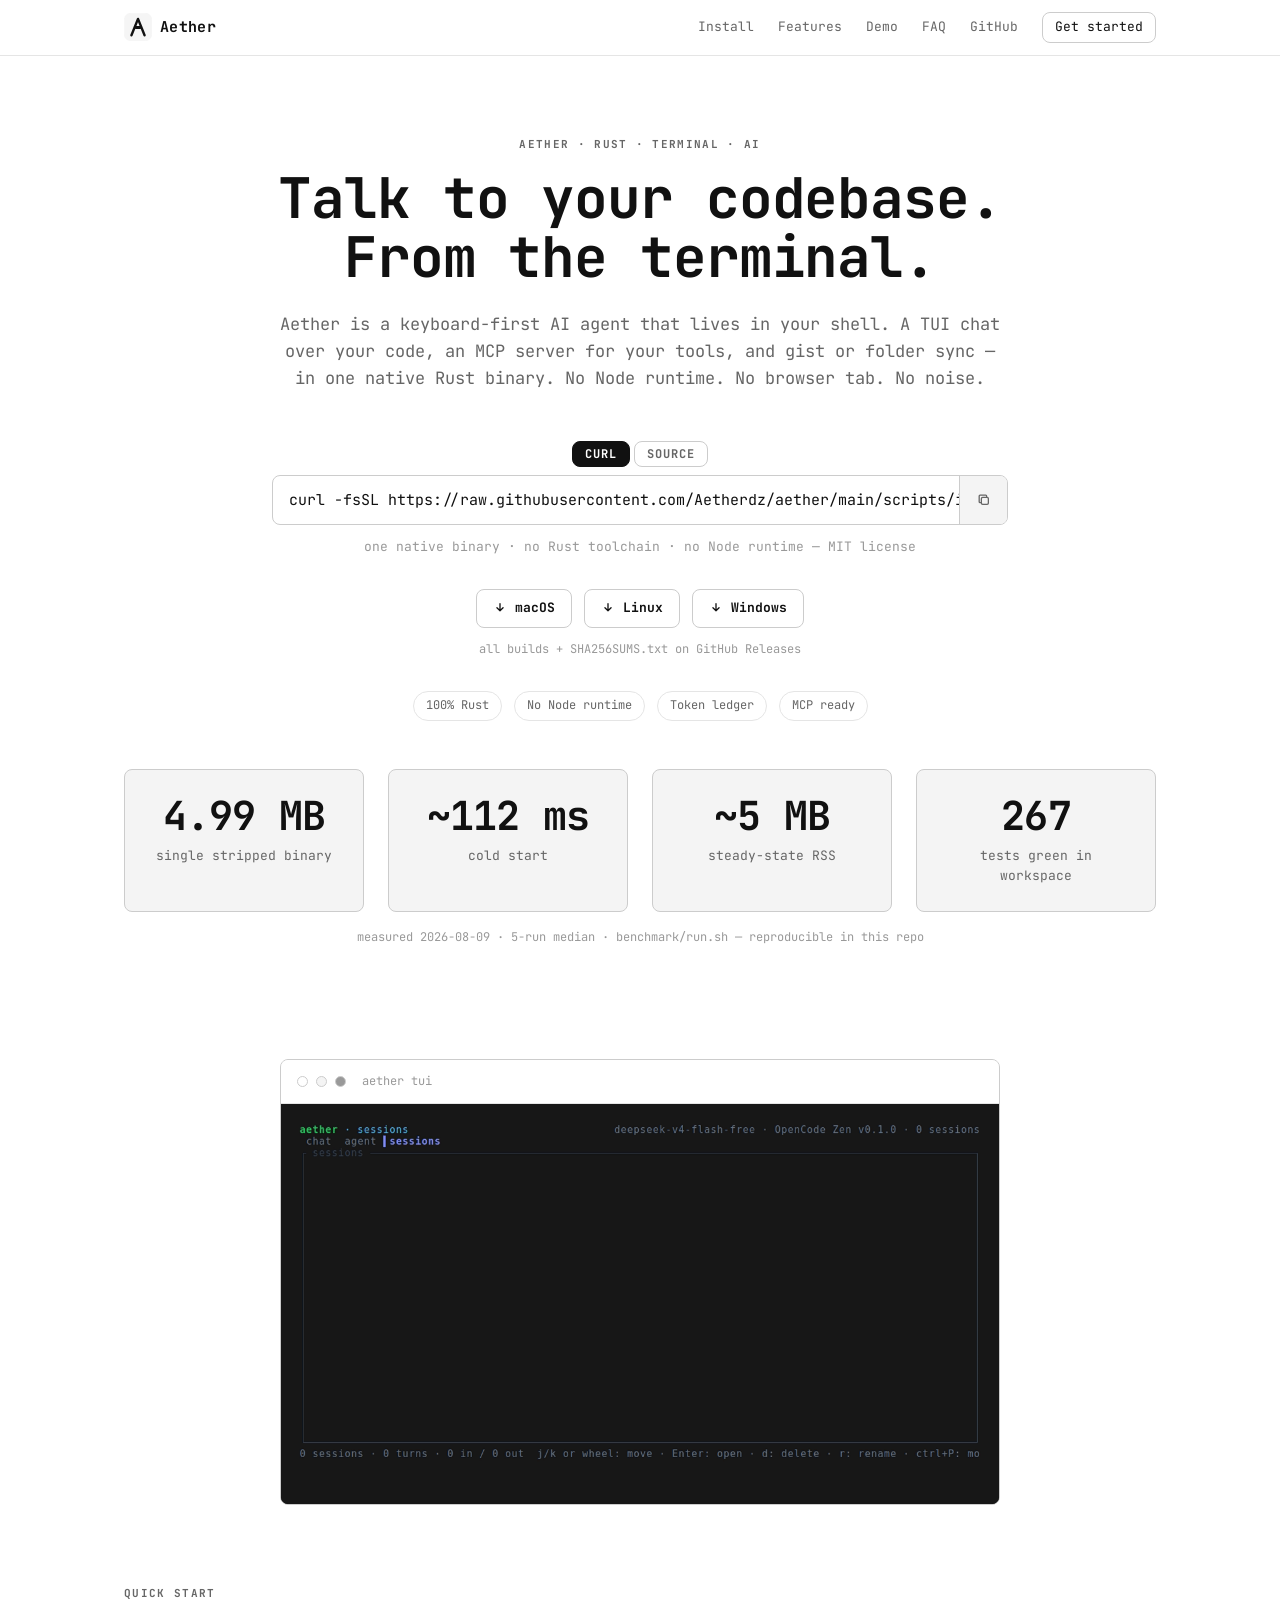
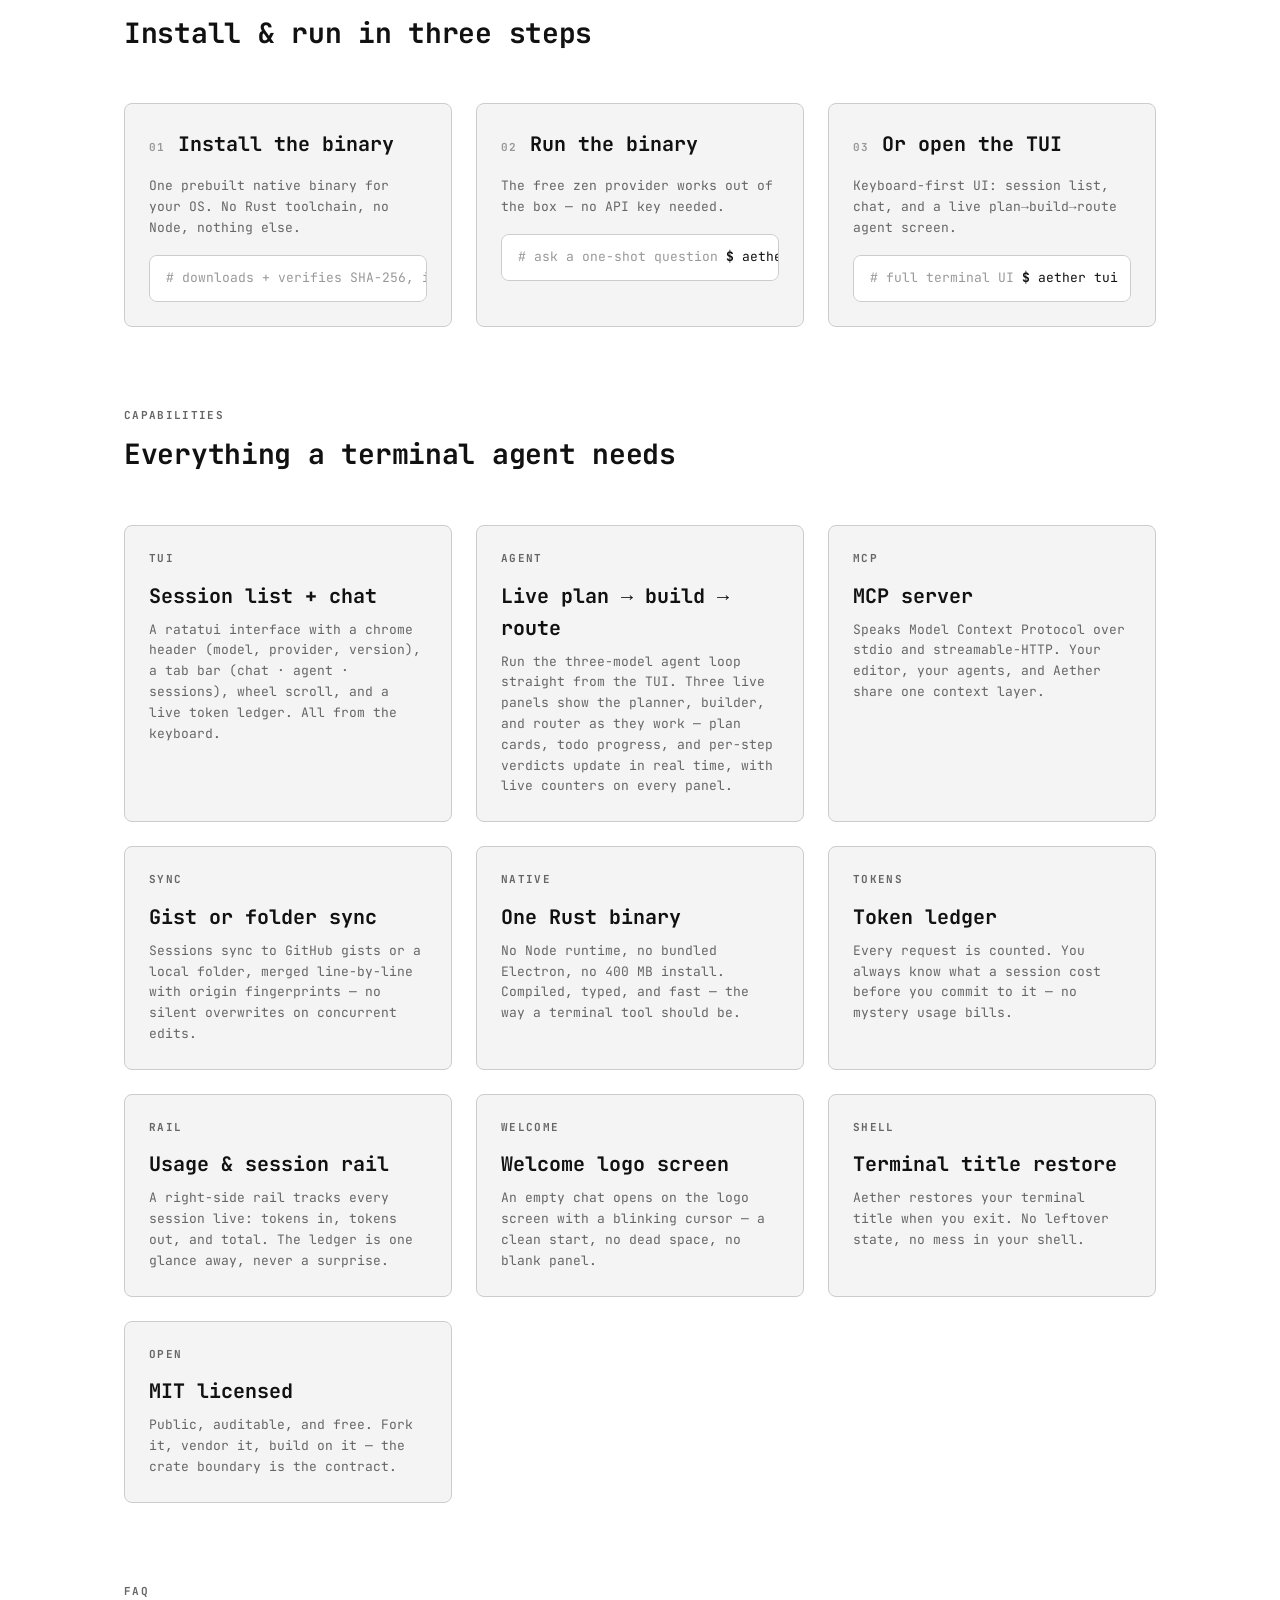
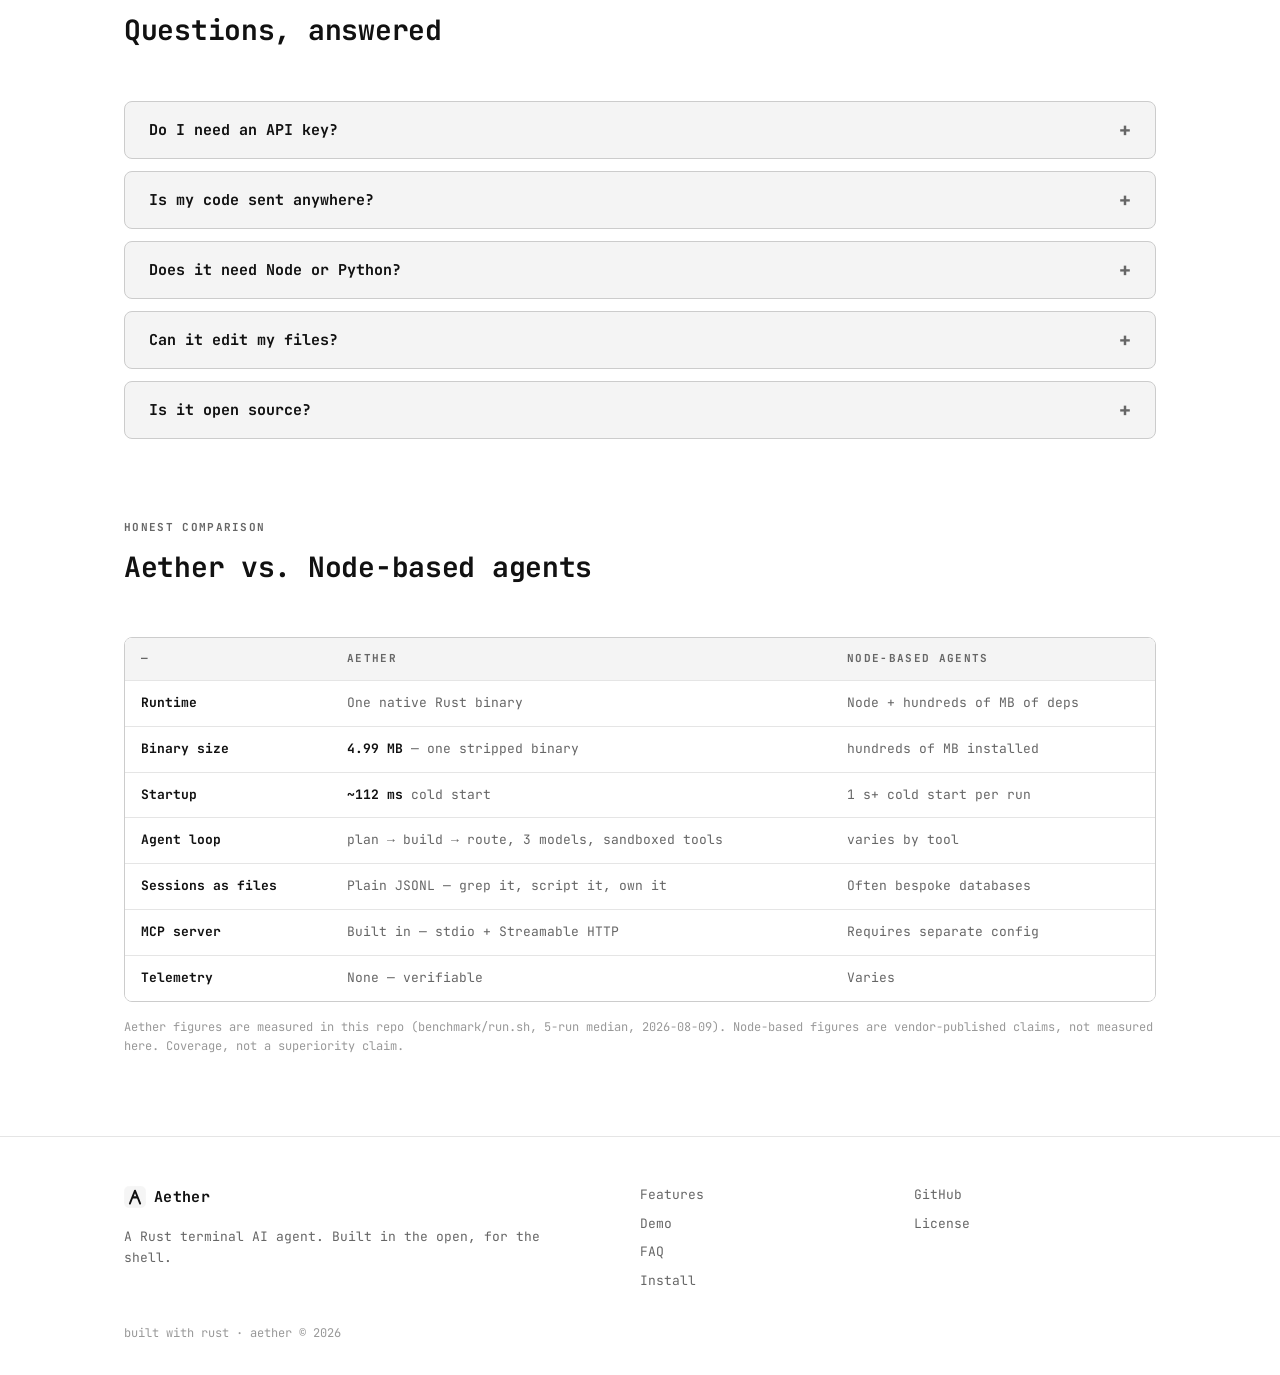
==== commit 85a8c750: "site: flip palette to dark monochrome (opencode.ai-authentic) — inverted logo, dark tokens, same str" ====
--- a/site/index.html
+++ b/site/index.html
@@ -9,7 +9,7 @@
 <meta property="og:description" content="A terminal AI coding agent in one Rust binary. Talk to your codebase from the shell.">
 <meta property="og:type" content="website">
 <meta property="og:image" content="https://aetherdz.github.io/aether/assets/img/logo.svg">
-<meta name="theme-color" content="#FFFFFF">
+<meta name="theme-color" content="#0A0A0A">
 <link rel="icon" type="image/svg+xml" href="/assets/img/logo.svg">
 <link rel="preload" href="/assets/fonts/jetbrains-mono-400.woff2" as="font" type="font/woff2" crossorigin>
 <link rel="preload" href="/assets/fonts/jetbrains-mono-700.woff2" as="font" type="font/woff2" crossorigin>
@@ -22,9 +22,9 @@
   <nav aria-label="Primary">
     <a class="brand" href="#top" aria-label="Aether home">
       <svg class="brand-mark" viewBox="0 0 64 64" width="28" height="28" aria-hidden="true">
-        <rect x="0.75" y="0.75" width="62.5" height="62.5" rx="14" fill="#111111" stroke="#111111" stroke-width="1.5"/>
-        <path d="M 17 51 L 32 13.5 L 47 51" fill="none" stroke="#FFFFFF" stroke-width="5.5" stroke-linecap="round" stroke-linejoin="round"/>
-        <rect x="24" y="29.5" width="16" height="7" rx="3.5" fill="#FFFFFF"/>
+        <rect x="0.75" y="0.75" width="62.5" height="62.5" rx="14" fill="#F5F5F5" stroke="#F5F5F5" stroke-width="1.5"/>
+        <path d="M 17 51 L 32 13.5 L 47 51" fill="none" stroke="#111111" stroke-width="5.5" stroke-linecap="round" stroke-linejoin="round"/>
+        <rect x="24" y="29.5" width="16" height="7" rx="3.5" fill="#111111"/>
       </svg>
       <span class="brand-name">Aether</span>
     </a>
@@ -302,9 +302,9 @@
     <div class="footer-brand">
       <a class="brand" href="#top" aria-label="Aether home">
         <svg class="brand-mark" viewBox="0 0 64 64" width="22" height="22" aria-hidden="true">
-          <rect x="0.75" y="0.75" width="62.5" height="62.5" rx="14" fill="#111111" stroke="#111111" stroke-width="1.5"/>
-          <path d="M 17 51 L 32 13.5 L 47 51" fill="none" stroke="#FFFFFF" stroke-width="5.5" stroke-linecap="round" stroke-linejoin="round"/>
-          <rect x="24" y="29.5" width="16" height="7" rx="3.5" fill="#FFFFFF"/>
+          <rect x="0.75" y="0.75" width="62.5" height="62.5" rx="14" fill="#F5F5F5" stroke="#F5F5F5" stroke-width="1.5"/>
+          <path d="M 17 51 L 32 13.5 L 47 51" fill="none" stroke="#111111" stroke-width="5.5" stroke-linecap="round" stroke-linejoin="round"/>
+          <rect x="24" y="29.5" width="16" height="7" rx="3.5" fill="#111111"/>
         </svg>
         <span class="brand-name">Aether</span>
       </a>
--- a/assets/css/style.css
+++ b/assets/css/style.css
@@ -97,7 +97,7 @@
 
 a { color: var(--text-secondary); text-decoration: none; transition: color 150ms var(--ease-out); }
 a:hover { color: var(--text-primary); }
-a:focus-visible, button:focus-visible {
+a:focus-visible, button:focus-visible, summary:focus-visible {
   outline: 2px solid var(--text-primary);
   outline-offset: 2px;
   border-radius: 2px;
@@ -556,3 +556,259 @@
   .t-cursor { animation: none; visibility: hidden; }
   .feature-card, a, .copy-btn { transition: none; }
 }
+
+/* ============================================================
+   Install tabs (opencode.ai pattern — ARIA tablist)
+   ============================================================ */
+
+.install-tabs {
+  display: flex;
+  justify-content: center;
+  gap: var(--space-1);
+  margin-bottom: var(--space-2);
+}
+
+.install-tab {
+  font-family: var(--font-mono);
+  font-size: var(--text-caption);
+  font-weight: 700;
+  letter-spacing: 0.08em;
+  text-transform: uppercase;
+  color: var(--text-secondary);
+  background: var(--surface-primary);
+  border: 1px solid var(--border-default);
+  border-radius: var(--radius);
+  padding: var(--space-1) var(--space-3);
+  cursor: pointer;
+  transition: color 150ms var(--ease-out), background-color 150ms var(--ease-out), border-color 150ms var(--ease-out);
+}
+.install-tab:hover { color: var(--text-primary); border-color: var(--text-primary); }
+.install-tab[aria-selected="true"] {
+  background: var(--text-primary);
+  color: var(--surface-primary);
+  border-color: var(--text-primary);
+}
+
+.install-panel { flex: 1; min-width: 0; display: flex; }
+.install-panel[hidden] { display: none; }
+.install-code { min-width: 0; }
+
+/* ============================================================
+   Platform download buttons (jcode.sh pattern)
+   ============================================================ */
+
+.platforms {
+  display: flex;
+  flex-wrap: wrap;
+  justify-content: center;
+  gap: var(--space-3);
+  margin: var(--space-4) 0 0;
+}
+
+.platform-btn {
+  display: inline-flex;
+  align-items: center;
+  gap: var(--space-2);
+  font-size: var(--text-body-sm);
+  font-weight: 700;
+  color: var(--text-primary);
+  border: 1px solid var(--border-default);
+  border-radius: var(--radius);
+  padding: var(--space-2) var(--space-4);
+  transition: border-color 150ms var(--ease-out), background-color 150ms var(--ease-out);
+}
+.platform-btn:hover { border-color: var(--text-primary); background: var(--surface-secondary); }
+
+.platform-note {
+  margin: var(--space-3) 0 0;
+  font-size: var(--text-caption);
+  color: var(--text-tertiary);
+}
+
+/* ============================================================
+   Stats strip (opencode.ai / jcode.sh hard-numbers pattern)
+   ============================================================ */
+
+.stats {
+  max-width: var(--content-width);
+  margin: 0 auto;
+  padding: 0 var(--space-6) var(--space-20);
+}
+
+.stat-grid {
+  display: grid;
+  grid-template-columns: repeat(4, 1fr);
+  gap: var(--space-6);
+  margin: 0;
+}
+
+.stat {
+  border: 1px solid var(--border-default);
+  border-radius: var(--radius);
+  background: var(--surface-secondary);
+  padding: var(--space-6);
+  text-align: center;
+}
+
+.stat-value {
+  font-size: clamp(1.75rem, 4vw, 2.5rem);
+  font-weight: 700;
+  letter-spacing: -0.02em;
+  line-height: 1.1;
+  margin: 0 0 var(--space-2);
+}
+
+.stat-label {
+  margin: 0;
+  font-size: var(--text-body-sm);
+  color: var(--text-secondary);
+}
+
+.stat-note {
+  margin: var(--space-4) 0 0;
+  text-align: center;
+  font-size: var(--text-caption);
+  color: var(--text-tertiary);
+}
+
+/* ============================================================
+   FAQ accordion (opencode.ai pattern — native <details>)
+   ============================================================ */
+
+.faq {
+  max-width: var(--content-width);
+  margin: 0 auto;
+  padding: 0 var(--space-6) var(--space-20);
+}
+
+.faq .overline { margin-bottom: var(--space-2); }
+
+.faq-list {
+  margin-top: var(--space-12);
+  display: grid;
+  gap: var(--space-3);
+}
+
+.faq-item {
+  border: 1px solid var(--border-default);
+  border-radius: var(--radius);
+  background: var(--surface-secondary);
+}
+
+.faq-item summary {
+  display: flex;
+  align-items: center;
+  justify-content: space-between;
+  gap: var(--space-4);
+  padding: var(--space-4) var(--space-6);
+  cursor: pointer;
+  list-style: none;
+  font-weight: 700;
+  font-size: var(--text-body);
+  color: var(--text-primary);
+}
+.faq-item summary::-webkit-details-marker { display: none; }
+
+.faq-mark {
+  flex: none;
+  font-size: var(--text-h2);
+  font-weight: 700;
+  line-height: 1;
+  color: var(--text-secondary);
+  transition: transform 200ms var(--ease-out);
+}
+.faq-item[open] .faq-mark { transform: rotate(45deg); }
+.faq-item[open] summary { border-bottom: 1px solid var(--border-subtle); }
+
+.faq-item p {
+  margin: 0;
+  padding: var(--space-4) var(--space-6) var(--space-6);
+  font-size: var(--text-body-sm);
+  color: var(--text-secondary);
+}
+.faq-item a {
+  color: var(--text-primary);
+  text-decoration: underline;
+  text-underline-offset: 2px;
+}
+
+/* ============================================================
+   Comparison table (jcode.sh pattern)
+   ============================================================ */
+
+.compare {
+  max-width: var(--content-width);
+  margin: 0 auto;
+  padding: 0 var(--space-6) var(--space-20);
+}
+
+.compare .overline { margin-bottom: var(--space-2); }
+
+.table-wrap {
+  margin-top: var(--space-12);
+  border: 1px solid var(--border-default);
+  border-radius: var(--radius);
+  overflow-x: auto;
+}
+
+.compare-table {
+  width: 100%;
+  border-collapse: collapse;
+  font-size: var(--text-body-sm);
+  background: var(--surface-primary);
+}
+
+.compare-table th,
+.compare-table td {
+  text-align: left;
+  padding: var(--space-3) var(--space-4);
+  border-bottom: 1px solid var(--border-subtle);
+  vertical-align: top;
+}
+
+.compare-table thead th {
+  font-size: var(--text-overline);
+  font-weight: 700;
+  letter-spacing: 0.12em;
+  text-transform: uppercase;
+  color: var(--text-secondary);
+  background: var(--surface-secondary);
+}
+
+.compare-table tbody tr:last-child th,
+.compare-table tbody tr:last-child td { border-bottom: none; }
+
+.compare-table tbody th {
+  font-weight: 700;
+  color: var(--text-primary);
+  white-space: nowrap;
+}
+
+.compare-table td { color: var(--text-secondary); }
+.compare-table td strong { color: var(--text-primary); }
+
+.compare-note {
+  margin: var(--space-4) 0 0;
+  font-size: var(--text-caption);
+  color: var(--text-tertiary);
+}
+
+/* ============================================================
+   Responsive additions
+   ============================================================ */
+
+@media (max-width: 768px) {
+  .stat-grid { grid-template-columns: repeat(2, 1fr); }
+}
+
+@media (max-width: 480px) {
+  .stat-grid { grid-template-columns: 1fr; }
+}
+
+/* ============================================================
+   Reduced-motion additions
+   ============================================================ */
+
+@media (prefers-reduced-motion: reduce) {
+  .install-tab, .platform-btn, .faq-mark { transition: none; }
+}
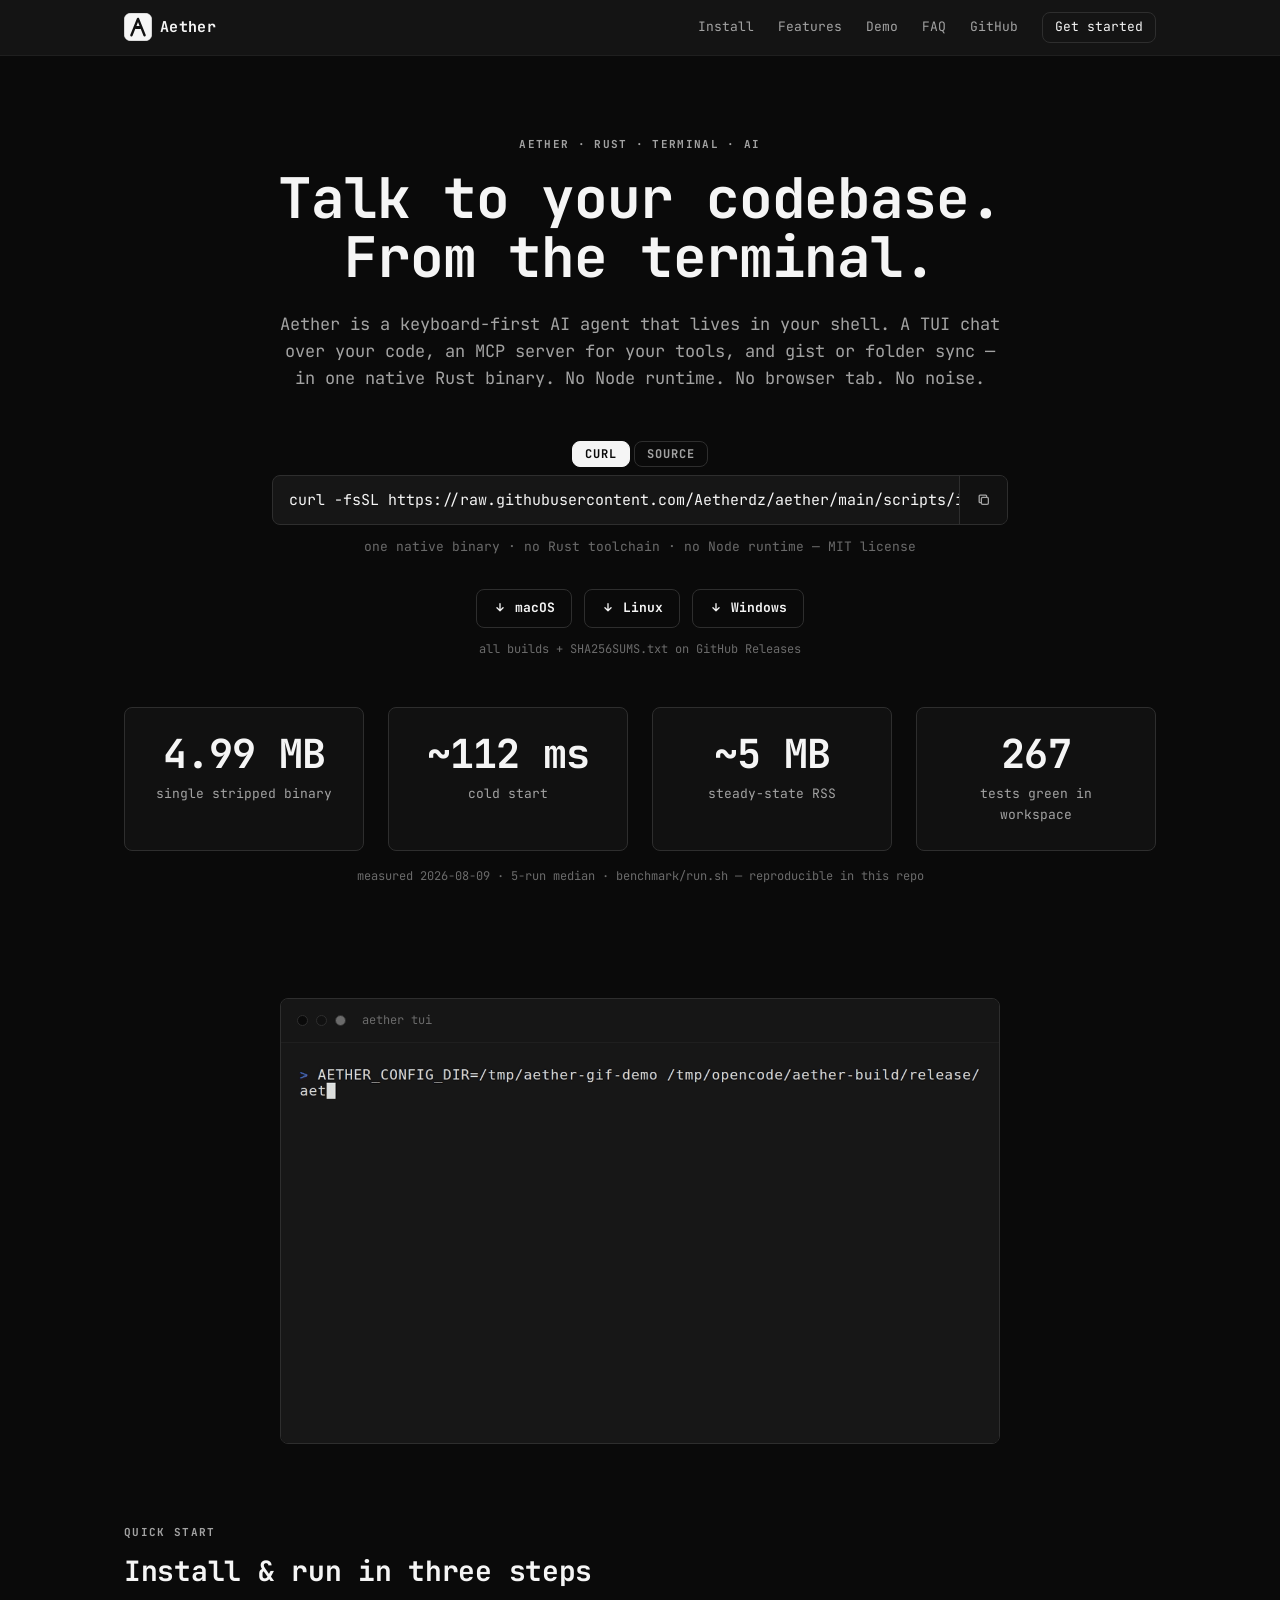
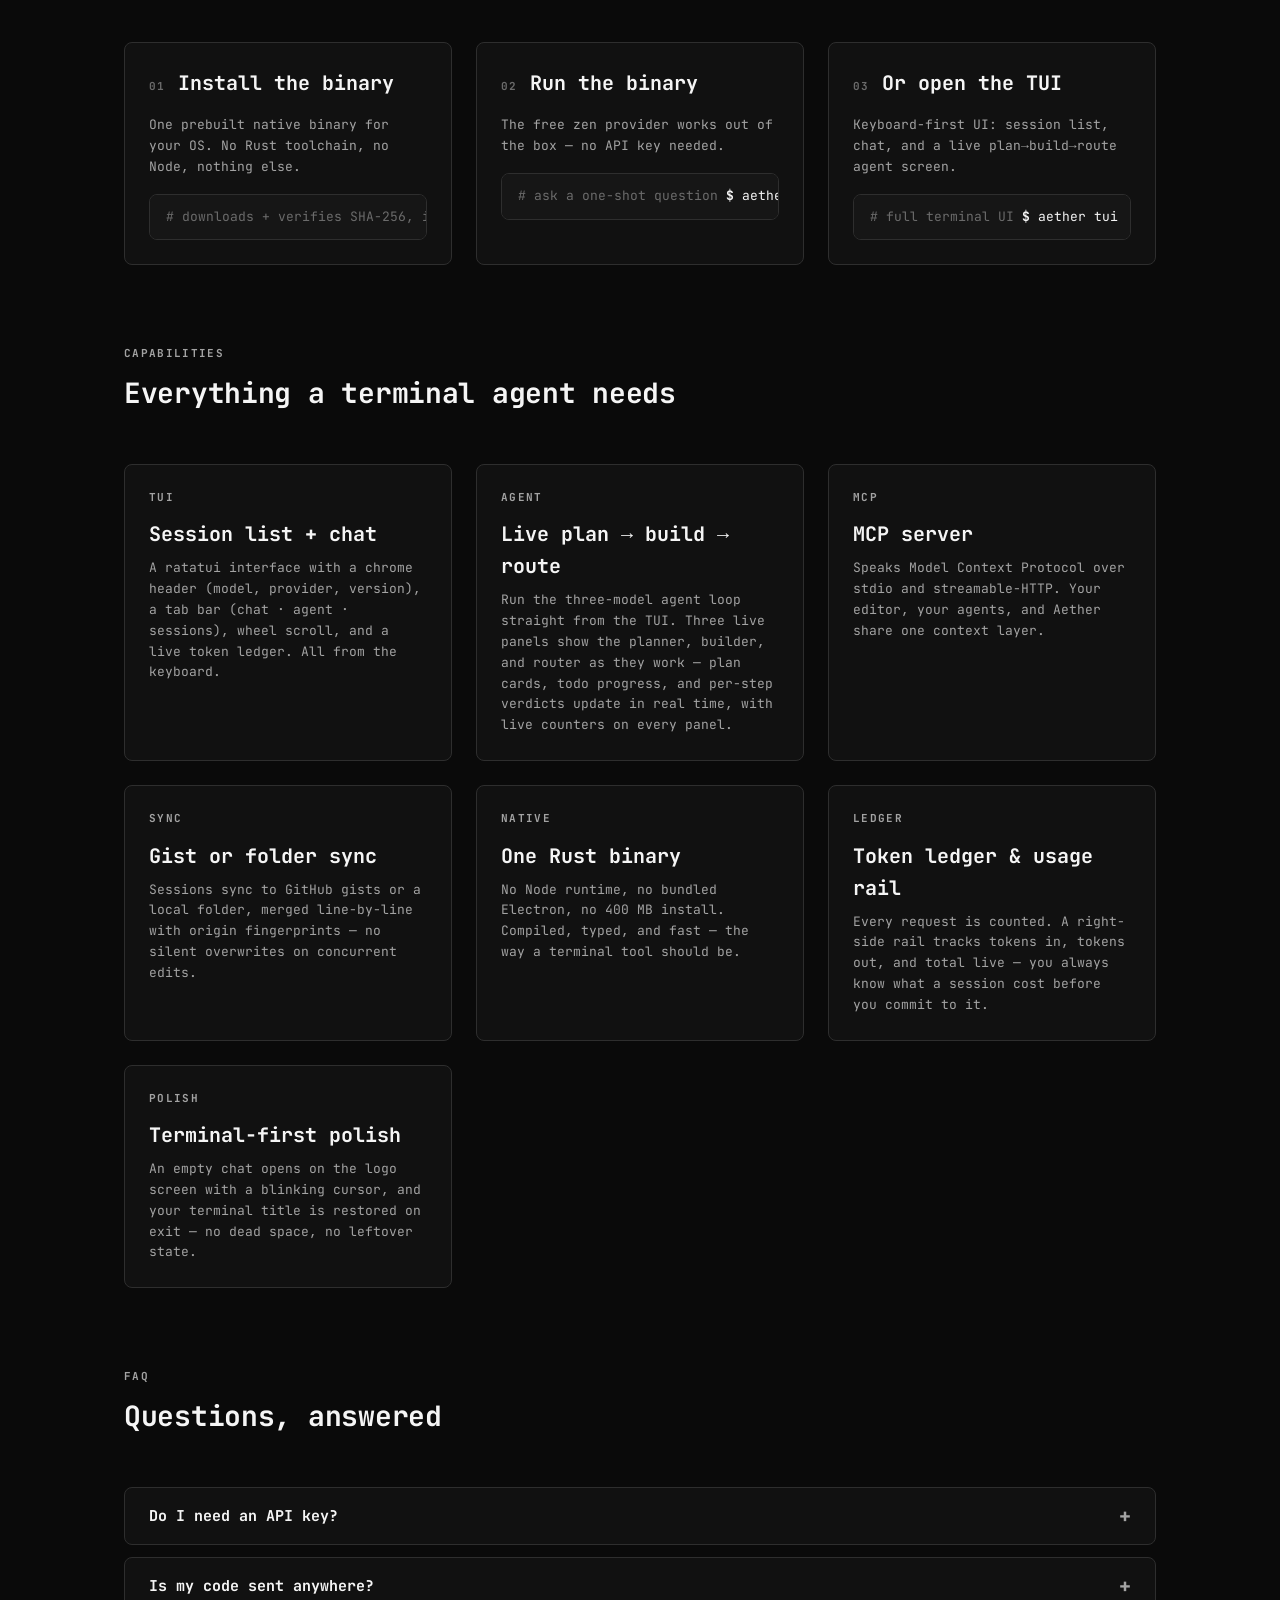
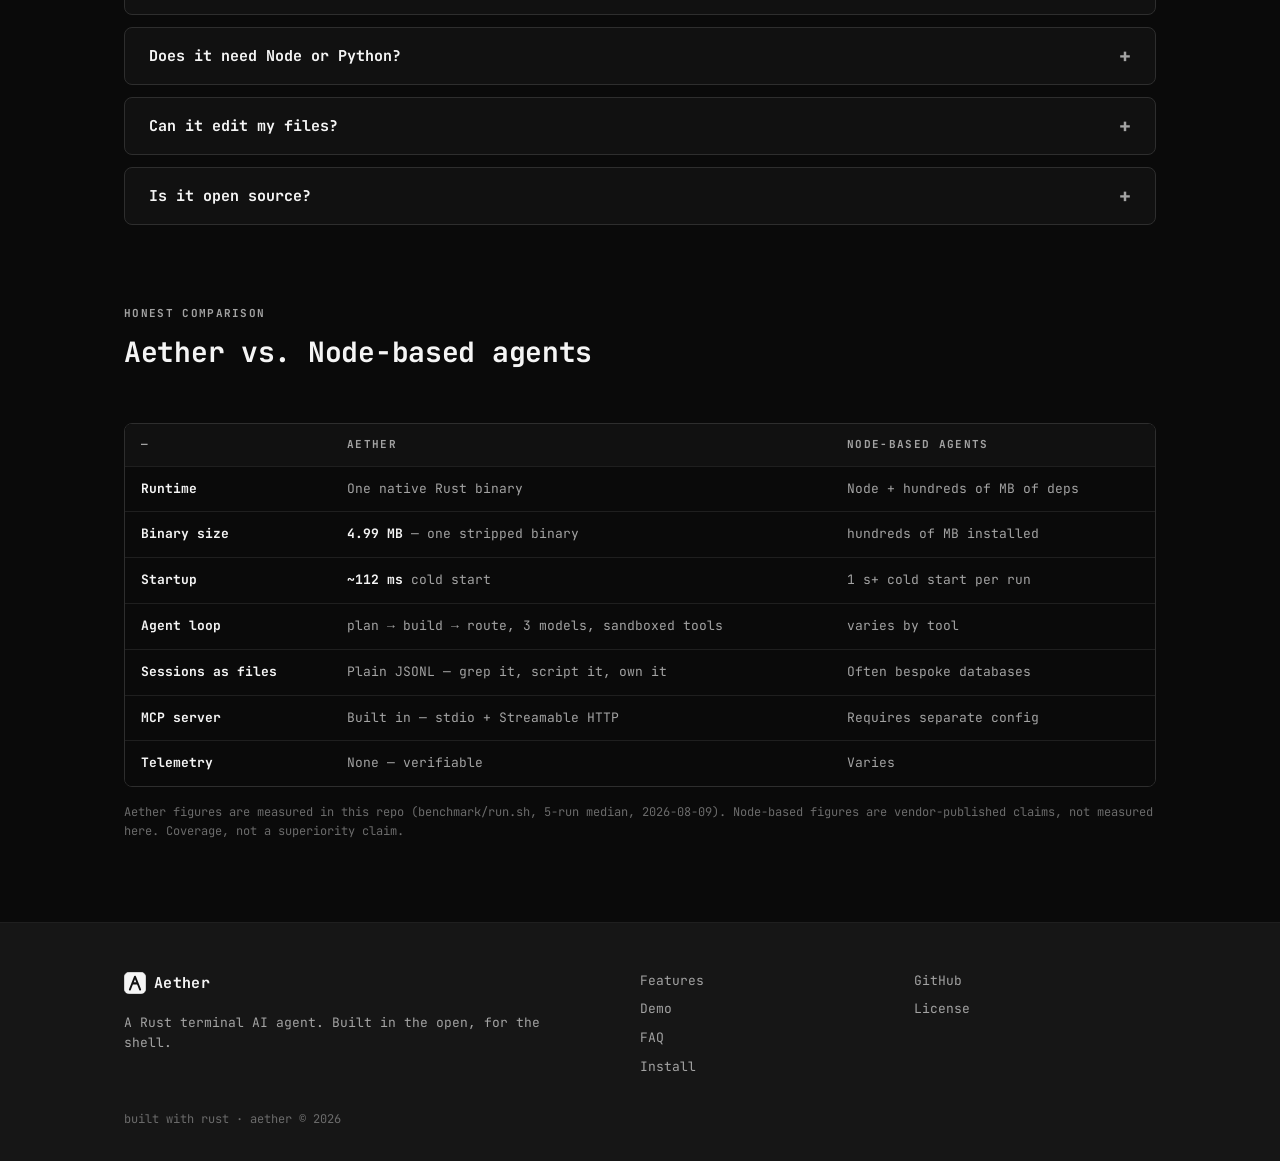
==== commit 7476a033: "site: de-fluff landing page (badges row, 10->7 feature cards); add logo-exploration env (3 direction" ====
--- a/site/index.html
+++ b/site/index.html
@@ -79,12 +79,6 @@
       </a>
     </div>
     <p class="platform-note">all builds + SHA256SUMS.txt on GitHub Releases</p>
-    <ul class="badges" aria-label="Highlights">
-      <li>100% Rust</li>
-      <li>No Node runtime</li>
-      <li>Token ledger</li>
-      <li>MCP ready</li>
-    </ul>
   </section>
 
   <section class="stats" id="stats" aria-labelledby="stats-title">
@@ -187,29 +181,14 @@
         <p>No Node runtime, no bundled Electron, no 400 MB install. Compiled, typed, and fast — the way a terminal tool should be.</p>
       </article>
       <article class="feature-card">
-        <p class="feature-label">tokens</p>
-        <h3>Token ledger</h3>
-        <p>Every request is counted. You always know what a session cost before you commit to it — no mystery usage bills.</p>
-      </article>
-      <article class="feature-card">
-        <p class="feature-label">rail</p>
-        <h3>Usage &amp; session rail</h3>
-        <p>A right-side rail tracks every session live: tokens in, tokens out, and total. The ledger is one glance away, never a surprise.</p>
-      </article>
-      <article class="feature-card">
-        <p class="feature-label">welcome</p>
-        <h3>Welcome logo screen</h3>
-        <p>An empty chat opens on the logo screen with a blinking cursor — a clean start, no dead space, no blank panel.</p>
-      </article>
-      <article class="feature-card">
-        <p class="feature-label">shell</p>
-        <h3>Terminal title restore</h3>
-        <p>Aether restores your terminal title when you exit. No leftover state, no mess in your shell.</p>
-      </article>
-      <article class="feature-card">
-        <p class="feature-label">open</p>
-        <h3>MIT licensed</h3>
-        <p>Public, auditable, and free. Fork it, vendor it, build on it — the crate boundary is the contract.</p>
+        <p class="feature-label">ledger</p>
+        <h3>Token ledger &amp; usage rail</h3>
+        <p>Every request is counted. A right-side rail tracks tokens in, tokens out, and total live — you always know what a session cost before you commit to it.</p>
+      </article>
+      <article class="feature-card">
+        <p class="feature-label">polish</p>
+        <h3>Terminal-first polish</h3>
+        <p>An empty chat opens on the logo screen with a blinking cursor, and your terminal title is restored on exit — no dead space, no leftover state.</p>
       </article>
     </div>
   </section>
--- a/assets/css/style.css
+++ b/assets/css/style.css
@@ -1,26 +1,26 @@
 /* ============================================================
    Aether — design tokens (DESIGN.md §2–§4)
-   Light black & white mono aesthetic · jcode.sh discipline
+   Dark black & white mono aesthetic · jcode.sh discipline
    ============================================================ */
 
 :root {
-  /* Surface — light, borders-only depth */
-  --surface-primary: #FFFFFF;
-  --surface-secondary: #F4F4F4;
-  --surface-elevated: #FFFFFF;
+  /* Surface — dark, borders-only depth */
+  --surface-primary: #0A0A0A;
+  --surface-secondary: #111111;
+  --surface-elevated: #161616;
   /* Text */
-  --text-primary: #111111;
-  --text-secondary: #666666;
-  --text-tertiary: #999999;
+  --text-primary: #F5F5F5;
+  --text-secondary: #A3A3A3;
+  --text-tertiary: #6B6B6B;
   /* Border */
-  --border-default: #CCCCCC;
-  --border-subtle: #E5E5E5;
-  /* Accent — black & white: accent is ink, not color */
-  --accent-primary: #111111;
-  --accent-hover: #000000;
+  --border-default: #2E2E2E;
+  --border-subtle: #1F1F1F;
+  /* Accent — black & white: accent is paper, not color */
+  --accent-primary: #F5F5F5;
+  --accent-hover: #FFFFFF;
   /* Status — monochrome grays */
-  --status-success: #111111;
-  --status-error: #666666;
+  --status-success: #F5F5F5;
+  --status-error: #A3A3A3;
   /* Spacing */
   --space-1: 4px;
   --space-2: 8px;
@@ -72,7 +72,7 @@
 
 html { scroll-behavior: smooth; }
 
-:root { color-scheme: light; }
+:root { color-scheme: dark; }
 
 html {
   scroll-padding-top: 96px;
@@ -133,7 +133,7 @@
   position: sticky;
   top: 0;
   z-index: 50;
-  background: rgba(255, 255, 255, 0.92);
+  background: rgba(22, 22, 22, 0.92);
   backdrop-filter: blur(8px);
   border-bottom: 1px solid var(--border-subtle);
 }
@@ -264,25 +264,6 @@
   color: var(--text-tertiary);
 }
 
-/* Badges */
-.badges {
-  list-style: none;
-  display: flex;
-  flex-wrap: wrap;
-  justify-content: center;
-  gap: var(--space-3);
-  padding: 0;
-  margin: var(--space-8) 0 0;
-}
-.badges li {
-  font-size: var(--text-caption);
-  font-weight: 500;
-  color: var(--text-secondary);
-  border: 1px solid var(--border-subtle);
-  border-radius: 999px;
-  padding: var(--space-1) var(--space-3);
-}
-
 /* ============================================================
    Terminal demo
    ============================================================ */
@@ -309,7 +290,7 @@
   gap: var(--space-2);
   padding: var(--space-3) var(--space-4);
   border-bottom: 1px solid var(--border-subtle);
-  background: var(--surface-primary);
+  background: var(--surface-elevated);
 }
 
 .dot { width: 11px; height: 11px; border-radius: 50%; border: 1px solid var(--border-default); }
@@ -339,7 +320,7 @@
   width: 100%;
   height: auto;
   aspect-ratio: 1150 / 640;
-  background: #000;
+  background: var(--surface-secondary);
   object-fit: cover;
 }
 
@@ -417,7 +398,7 @@
   display: block;
   border: 1px solid var(--border-default);
   border-radius: var(--radius);
-  background: var(--surface-primary);
+  background: var(--surface-elevated);
   padding: var(--space-3) var(--space-4);
   font-family: var(--font-mono);
   font-size: var(--text-body-sm);
@@ -496,7 +477,7 @@
 
 .footer {
   border-top: 1px solid var(--border-subtle);
-  background: var(--surface-primary);
+  background: var(--surface-elevated);
 }
 
 .footer-grid {
@@ -575,7 +556,7 @@
   letter-spacing: 0.08em;
   text-transform: uppercase;
   color: var(--text-secondary);
-  background: var(--surface-primary);
+  background: transparent;
   border: 1px solid var(--border-default);
   border-radius: var(--radius);
   padding: var(--space-1) var(--space-3);
@@ -617,7 +598,7 @@
   padding: var(--space-2) var(--space-4);
   transition: border-color 150ms var(--ease-out), background-color 150ms var(--ease-out);
 }
-.platform-btn:hover { border-color: var(--text-primary); background: var(--surface-secondary); }
+.platform-btn:hover { border-color: var(--text-primary); background: var(--surface-elevated); }
 
 .platform-note {
   margin: var(--space-3) 0 0;
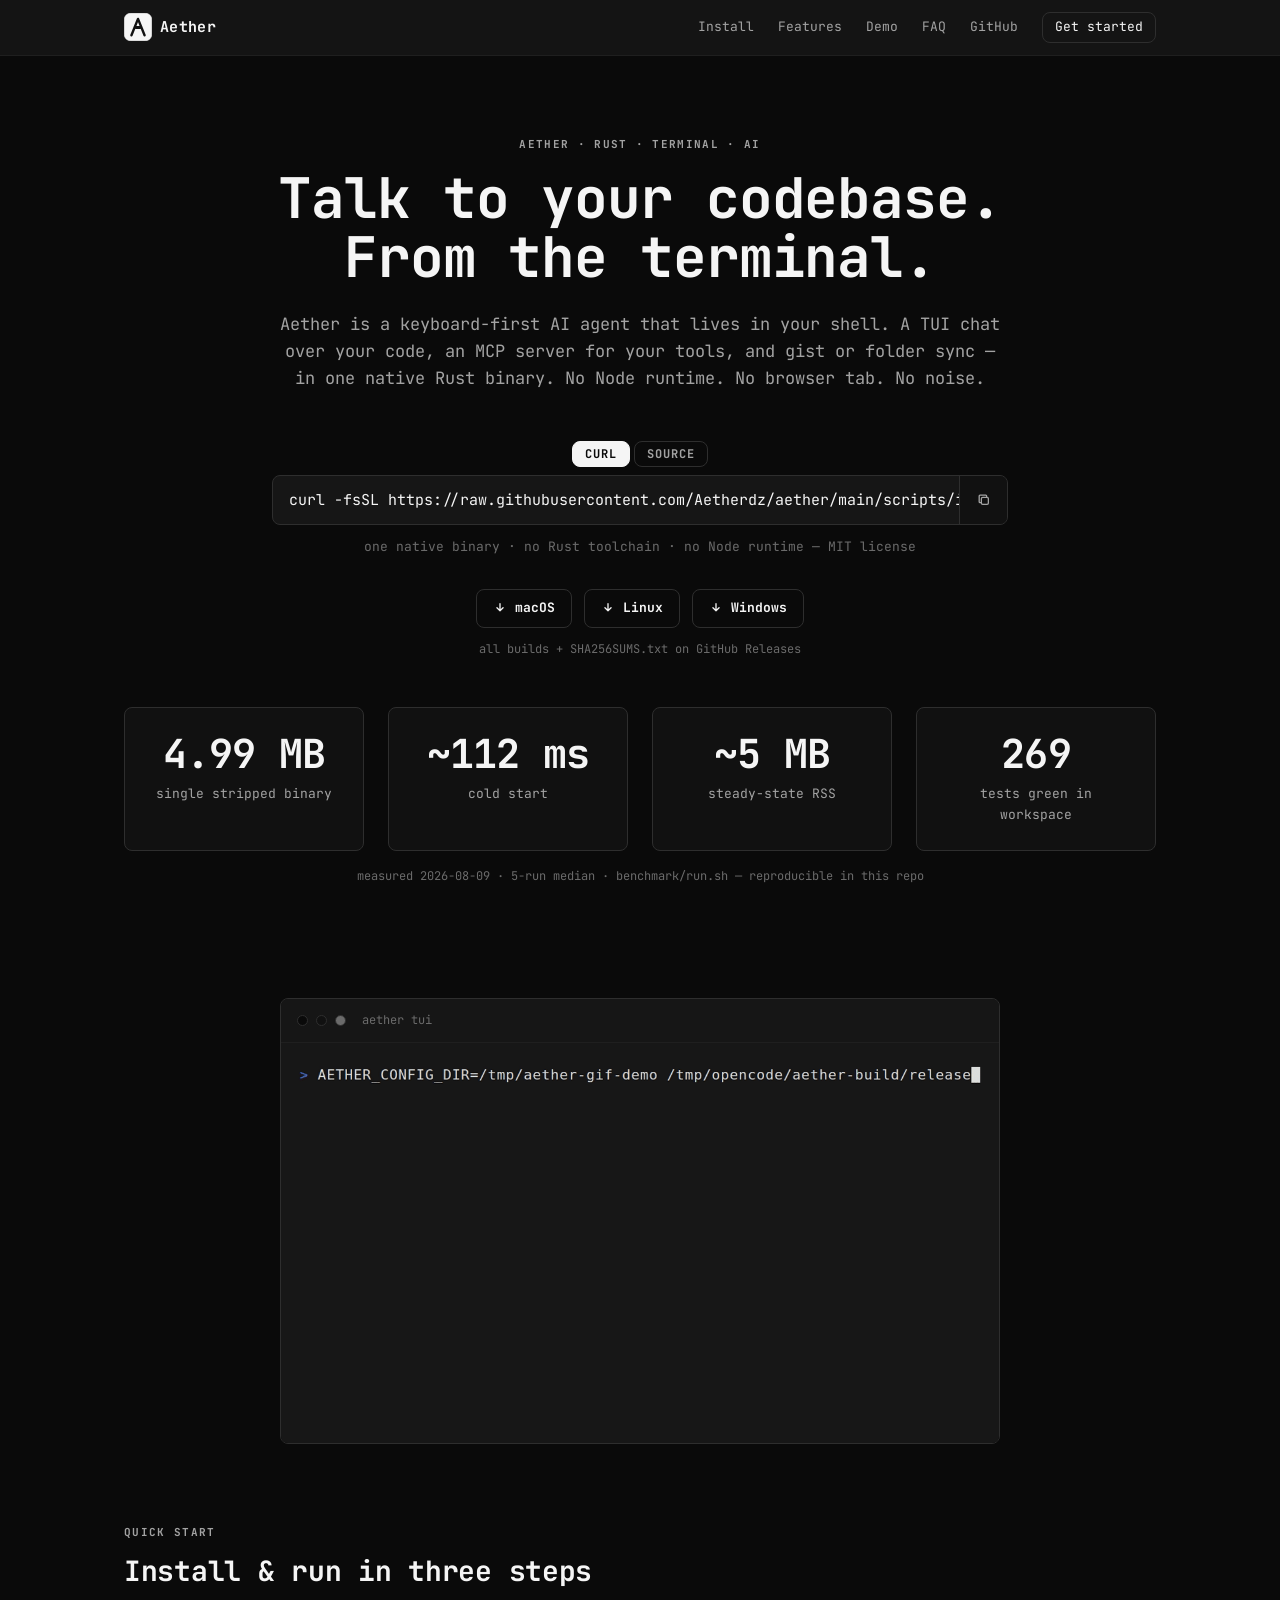
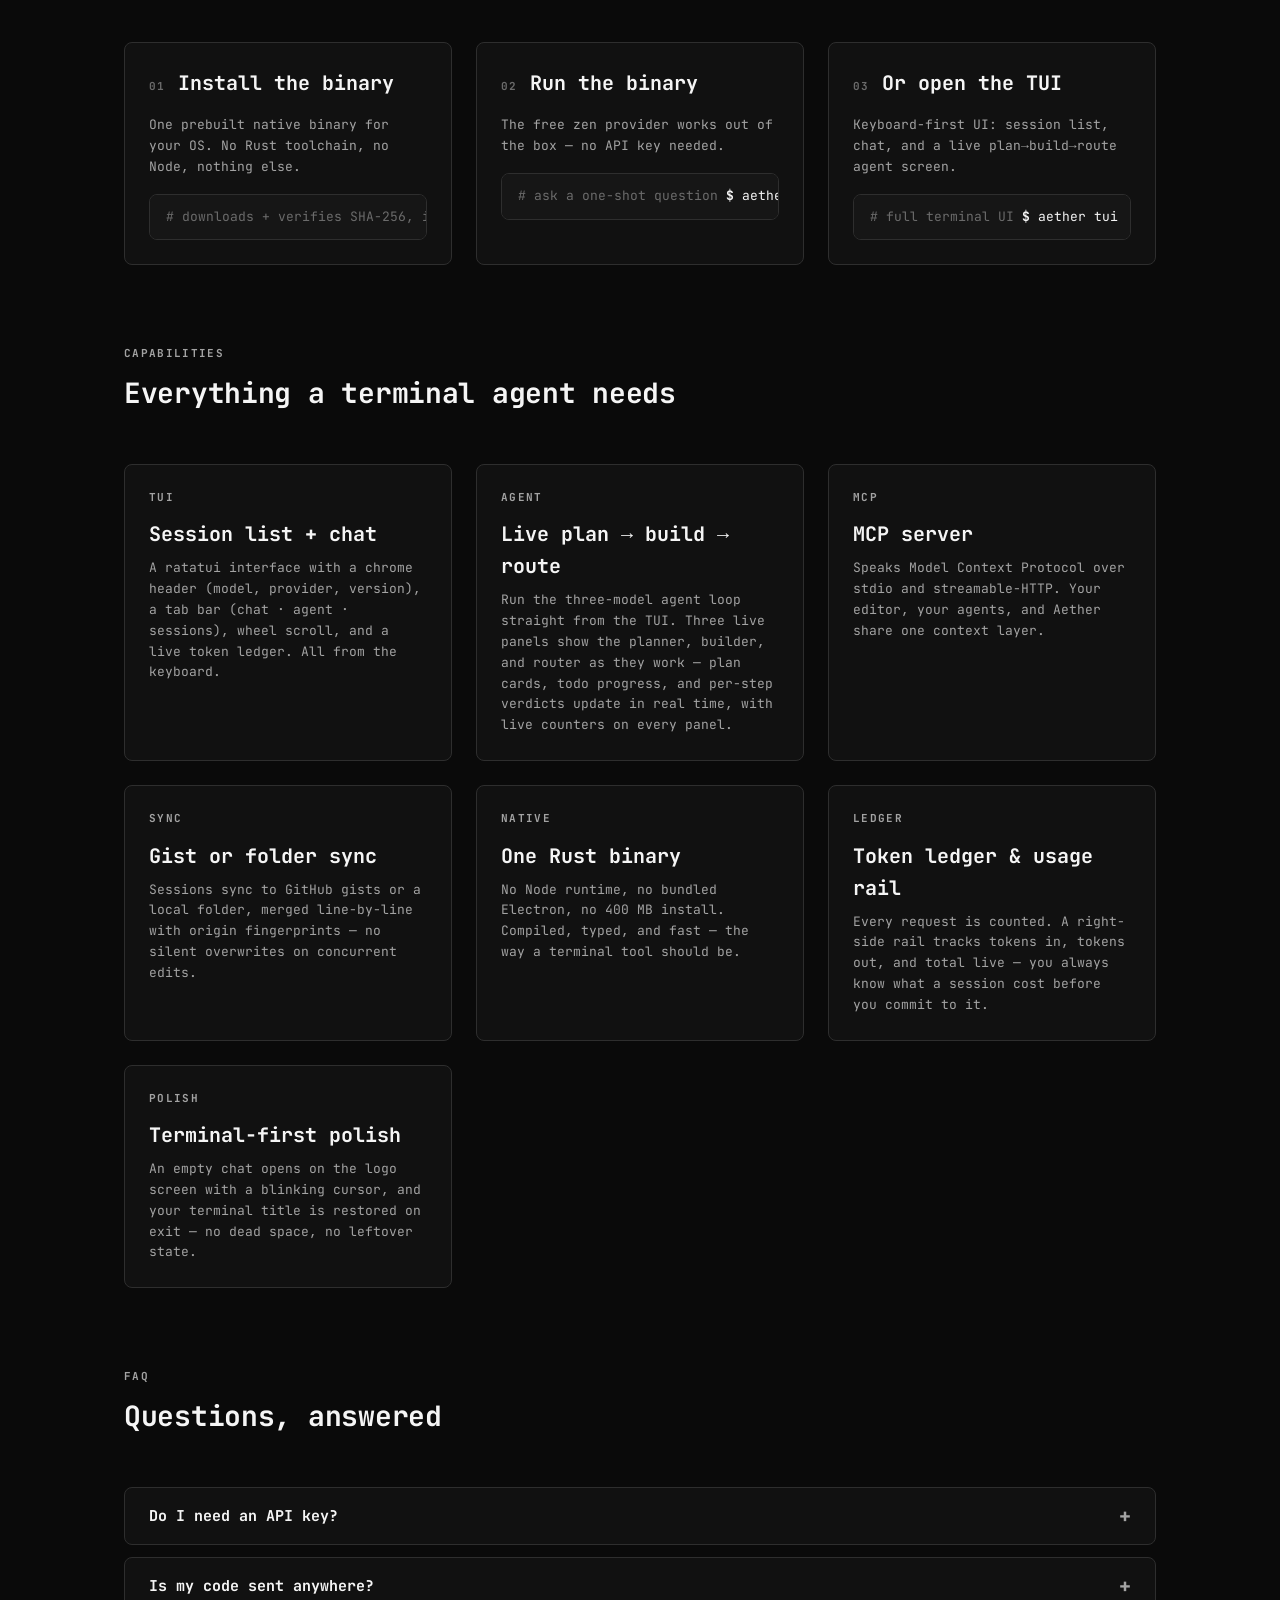
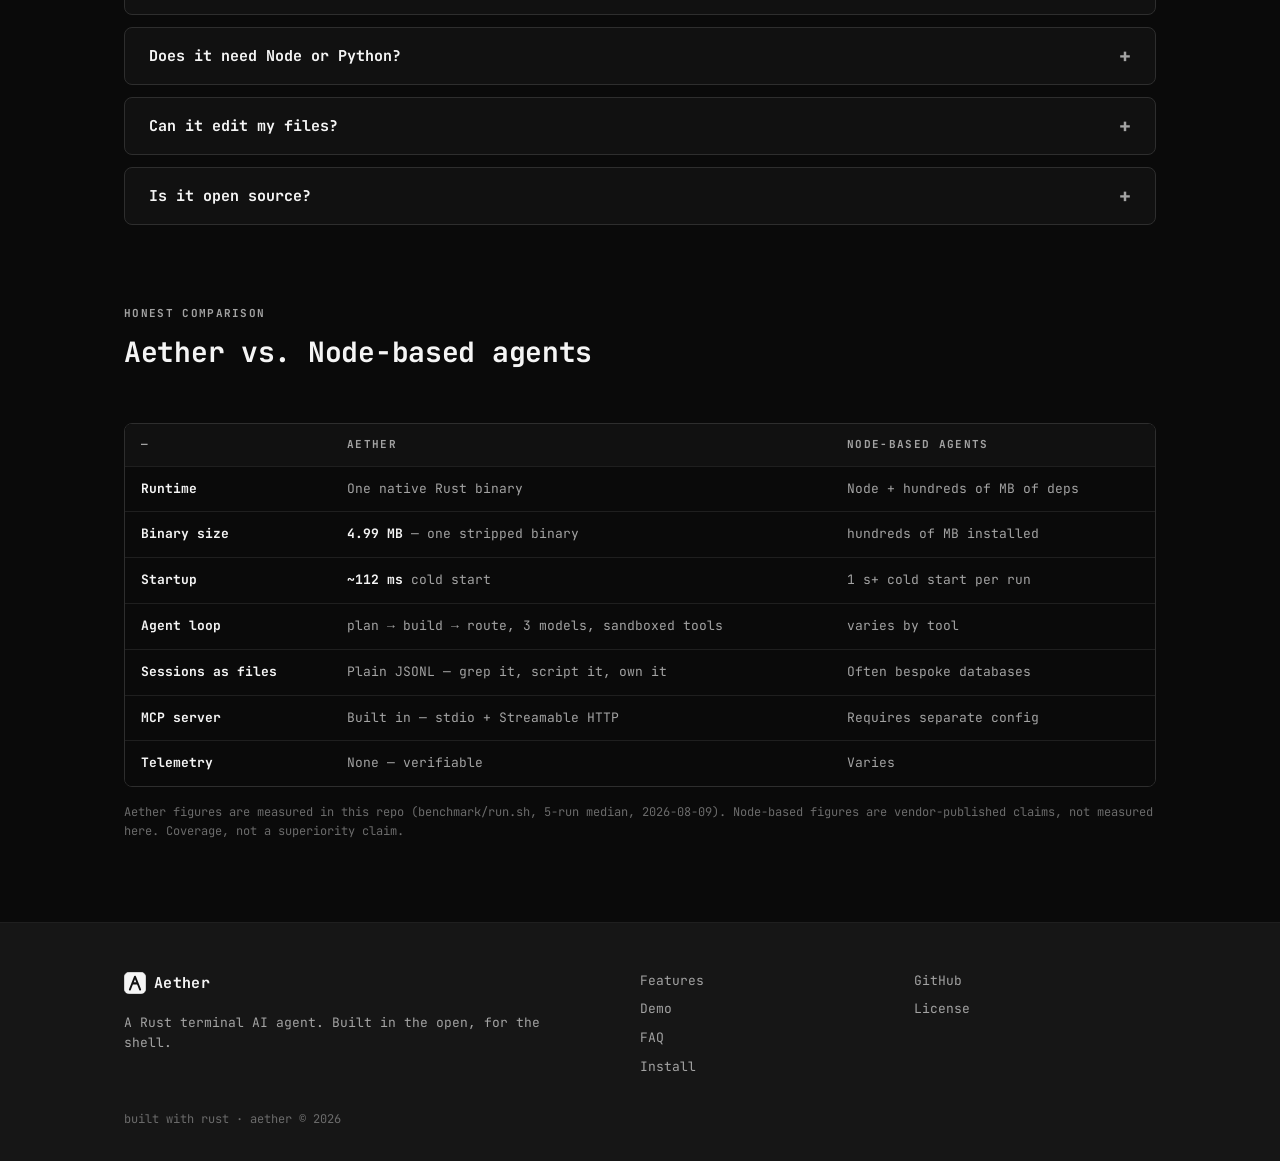
==== commit b4d45e5d: "docs: regenerate demo.gif showcasing new aligned logo and update site stats" ====
--- a/site/index.html
+++ b/site/index.html
@@ -97,7 +97,7 @@
         <dd class="stat-label">steady-state RSS</dd>
       </div>
       <div class="stat">
-        <dt class="stat-value">267</dt>
+        <dt class="stat-value">269</dt>
         <dd class="stat-label">tests green in workspace</dd>
       </div>
     </dl>
